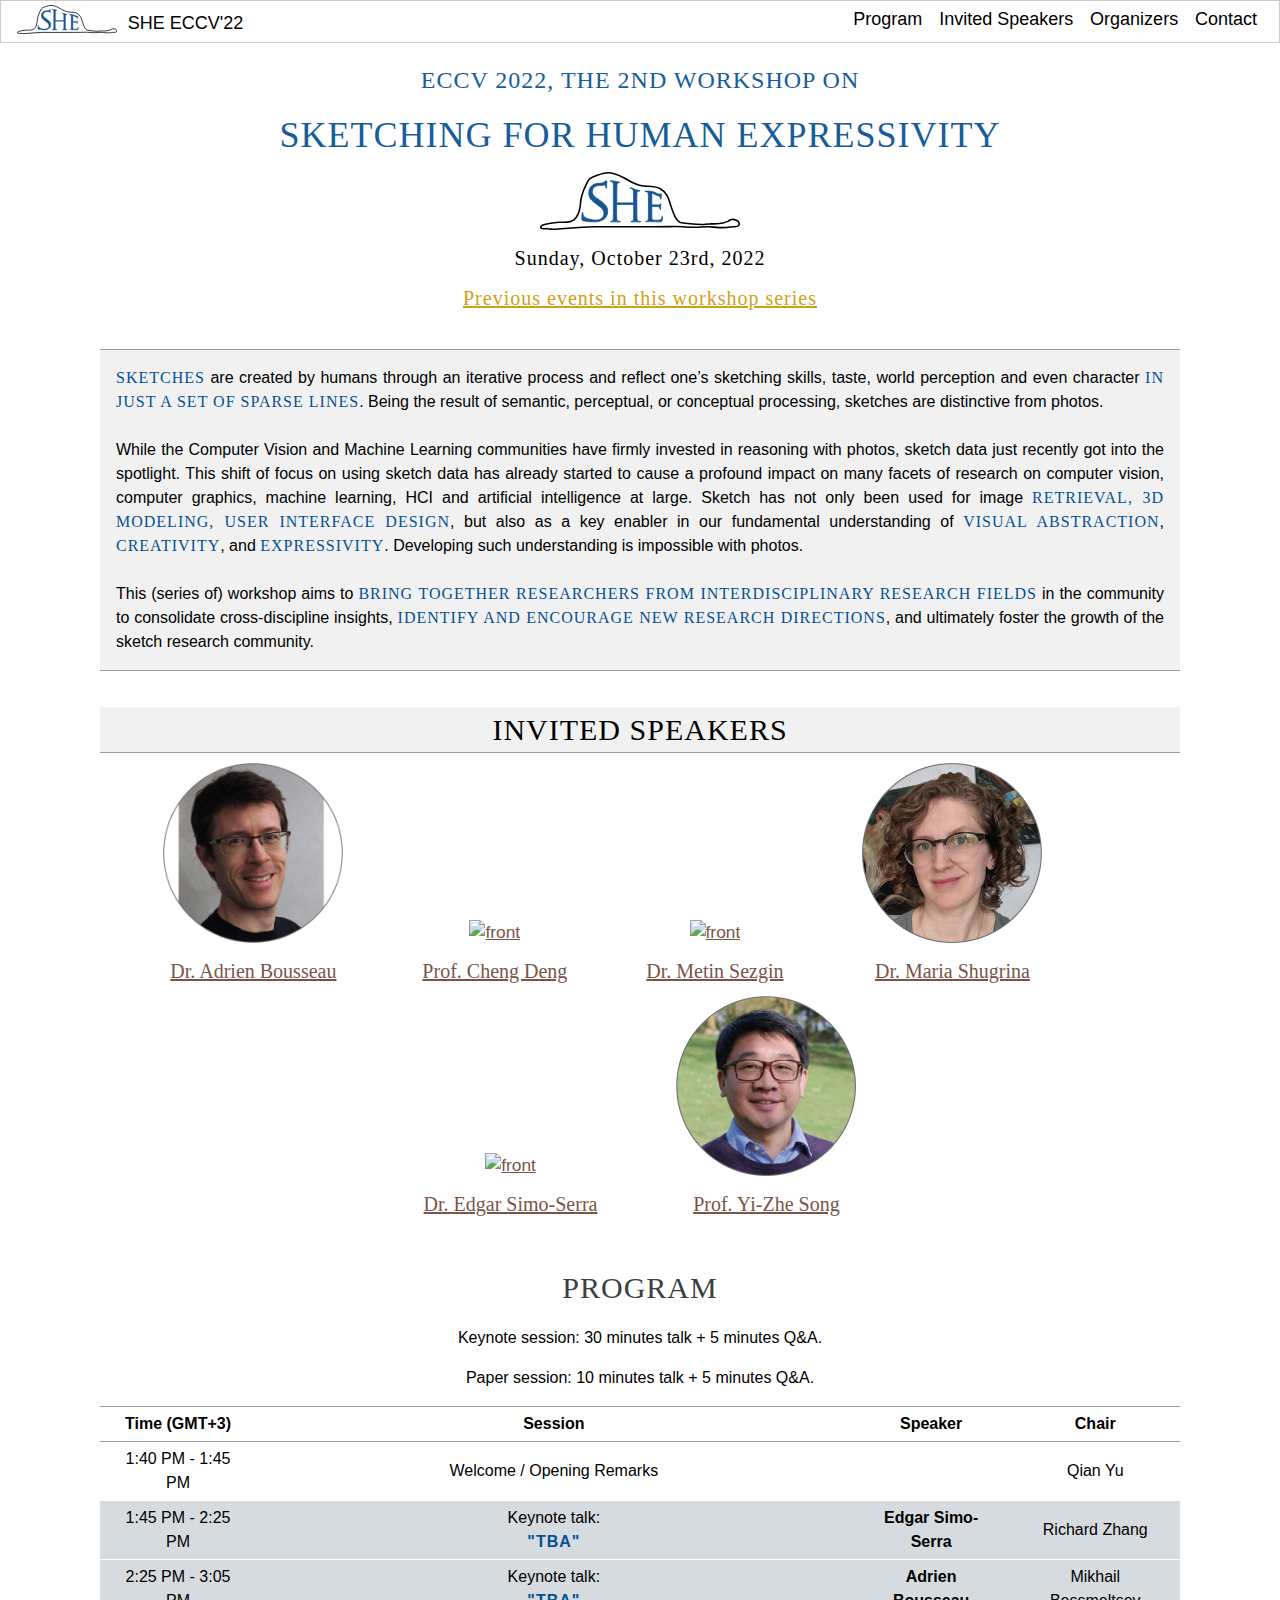
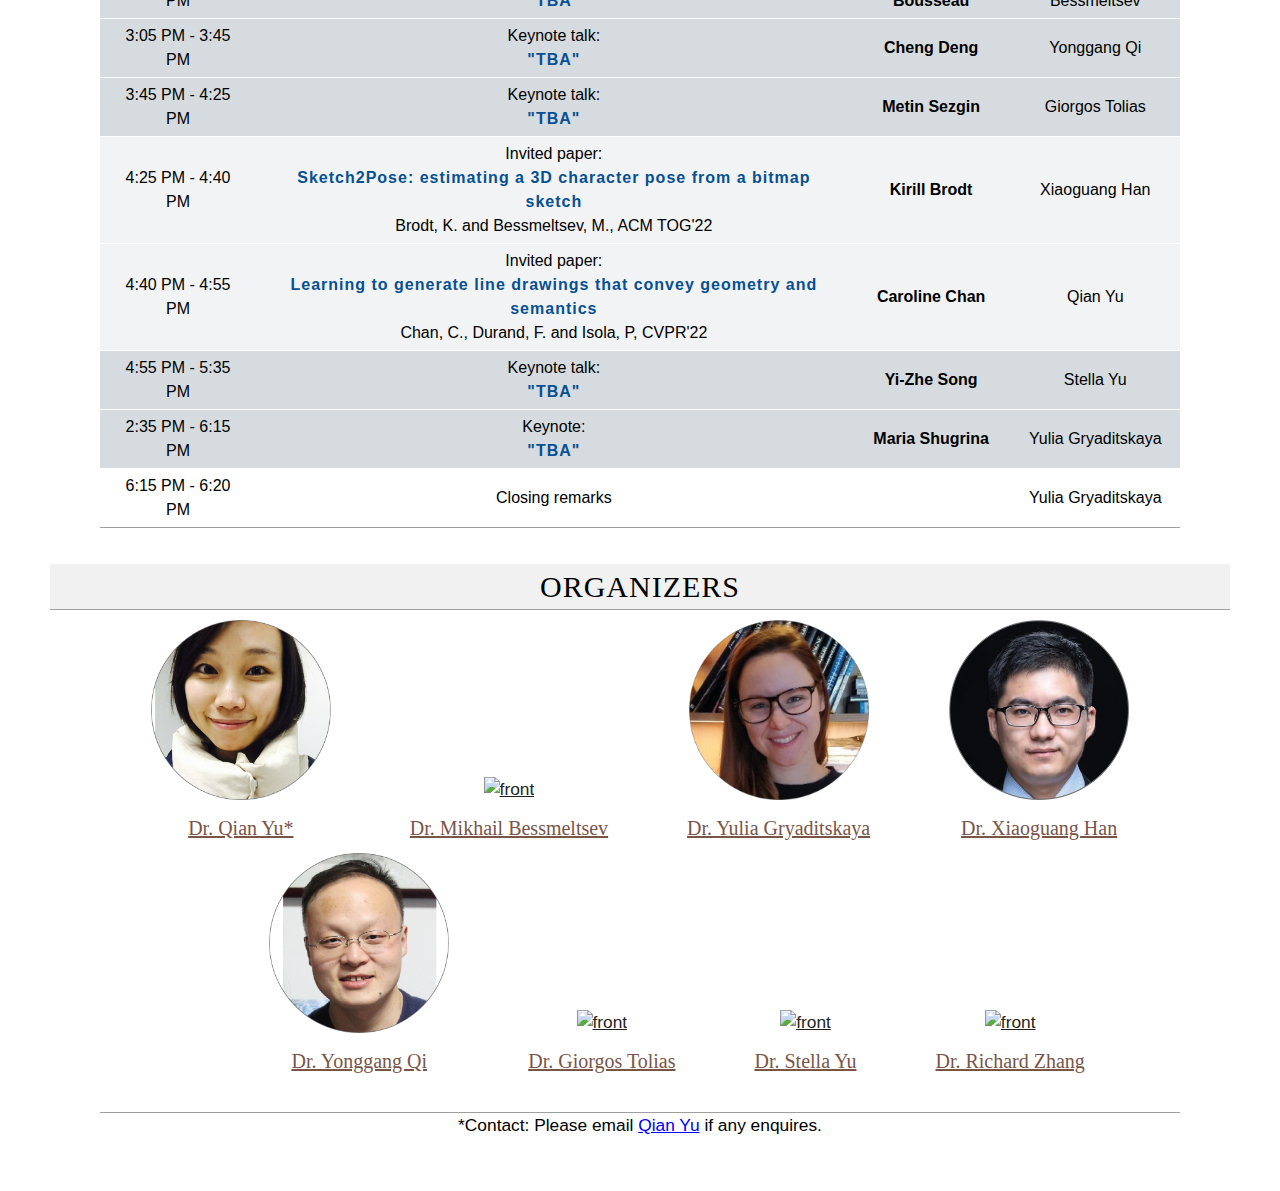
==== index.html @ 76ec12a9 "update" ====
<!DOCTYPE html>
<html prefix="og: http://ogp.me/ns#" lang="en">

<head>
    <meta http-equiv="Content-Type" content="text/html; charset=UTF-8">
	<meta property="og:image" content="SHE_logo.png">
	<meta property="og:image:secure_url" content="SHE_logo.png">
	
    <title>SKETCHING FOR HUMAN EXPRESSIVITY</title>
    <link rel="stylesheet" href="w3.css">
	<link rel="stylesheet" href="bio.css">
	<link rel="icon" href="SHE_logo_v3.svg">
	<link rel="image_src" href="SHE_logo.png">
    <style>
        body {
            font-family: "Calibri Light", sans-serif;
			font-size: 13pt;
        }
        h1, h2, h3, h4, h5, h6  {
            font-family: Georgia, serif;
            letter-spacing: 1px;
        }
        span{
            letter-spacing: 1px;
        }
		
		h3.subsection{
			color: #065093;
			margin-top: 30px;
		}
		
		button[name="speaker_btn"]
		{
			background: none;
			border: none;
			padding: 0;			
			text-decoration: underline;
			cursor: pointer;
		}
		
		p {
			font-size: 12pt;
		}
</style>



</head>

<body>
    <!-- Navbar (sit on top) -->
    <div class="w3-top">
      <div class="w3-bar w3-white w3-padding-4 w3-padding-left w3-padding-right w3-card">
        <img src="SHE_logo_v3.svg" alt="front" style="width:100px"/>
        <a href="#Home" style="font-size:18px">
            <button class="w3-bar-item w3-round-large w3-white w3-border-0">SHE ECCV'22</button></a>
        <!-- Right-sided navbar links. Hide them on small screens -->
        <div class="w3-right w3-hide-small">
			<a href="#Program" style="font-size:18px">
				<button class="w3-bar-item w3-round-large w3-white w3-border-0">Program</button></a>
			<a href="#Speakers" style="font-size:18px">
				<button class="w3-bar-item w3-round-large w3-white w3-border-0">Invited Speakers</button></a>
            <a href="#Organizers" style="font-size:18px">
              <button class="w3-bar-item w3-round-large w3-white w3-border-0">Organizers</button></a>		
            <a href="#Contact" style="font-size:18px">
              <button class="w3-bar-item w3-round-large w3-white w3-border-0">Contact</button></a>
        </div>
      </div>
    </div>
    <br id="Home"/>
    <br />
    <div class="w3-container">
        <div class="w3-content" style="max-width:1080px">
            <div class="w3-content w3-center" style="max-width:1080px">
                <h3 style="color:#165D9A">ECCV 2022, THE 2ND WORKSHOP ON</h3>
                <h1 id="title" style="color:#165D9A">SKETCHING FOR HUMAN EXPRESSIVITY</h1>
                <img src="SHE_logo_v3.svg" alt="front" style="width:200px"/>				
                <h4>Sunday, October 23rd, 2022</h4>
            </div>
			
			<div class="w3-content w3-center" style="max-width:1080px">
			<h4 style="color:#d19f15"><a href="./she-iccv21.html">Previous events in this workshop series</a></h4>
			</div>
			
            <br>
            <div class="w3-content w3-justify w3-large w3-light-grey" style="max-width:1080px; color:#231F20">
                <div class="w3-container w3-panel w3-border-top w3-border-bottom w3-border-grey">
                <p>
                    <span style="color:#065093; font-family:Georgia, serif">SKETCHES</span> are created by humans through an iterative process and reflect
                    one’s sketching skills, taste, world perception and even character <span style="color:#065093; font-family:Georgia, serif" >IN JUST A SET OF SPARSE LINES</span>.
                    Being the result of semantic, perceptual, or conceptual processing, sketches are distinctive from photos.
                <br><br>
                    While the Computer Vision and Machine Learning communities have firmly invested in reasoning with
                    photos, sketch data just recently got into the spotlight. This shift of focus on using sketch data has
                    already started to cause a profound impact on many facets of research on computer vision, computer graphics,
                    machine learning, HCI and artificial intelligence at large. Sketch has not only been used for image
                    <span style="color:#065093; font-family:Georgia, serif">RETRIEVAL, 3D MODELING, USER INTERFACE DESIGN</span>, but also as a key enabler
                    in our fundamental understanding of <span style="color:#065093; font-family:Georgia, serif">VISUAL ABSTRACTION</span>,
                    <span style="color:#065093; font-family:Georgia, serif">CREATIVITY</span>, and <span style="color:#065093; font-family:Georgia, serif">EXPRESSIVITY</span>.
                    Developing such understanding is impossible with photos.
                <br><br>
                    This (series of) workshop aims to <span style="color:#065093; font-family:Georgia, serif">BRING TOGETHER RESEARCHERS FROM INTERDISCIPLINARY RESEARCH FIELDS</span>
                    in the community to consolidate cross-discipline insights, <span style="color:#065093; font-family:Georgia, serif">IDENTIFY AND ENCOURAGE NEW RESEARCH DIRECTIONS</span>,
                    and ultimately foster the growth of the sketch research community.
                </p>
                </div>
            </div>
			
			   <br id="Speakers">
            <div class="w3-content w3-center " style="max-width:1080px">
                <h2 class = "w3-light-grey w3-border-bottom w3-border-grey" style="color:#3B3F41">INVITED SPEAKERS</h2>
				<!-- <div> -->
					<!-- Coming soon. -->
				<!-- </div> -->
				
                <div class="w3-content w3-center" style="color:#231F20">
					<div style="max-width:850px; display:inline-block">
                        <a style="color:#795548" href="javascript:onclick=showBioSpeaker('bio_bousseau')"><img src="eccv_speakers/Bousseau.png" alt="front" style="width:180px"/></a>
                        <div style="margin:10px 0"></div>
						<h4><button onclick="showBioSpeaker(this.value)" type="button" name="speaker_btn" value="bio_bousseau" style="color:#795548">Dr. Adrien Bousseau</button></h4>
                    </div>
					&emsp;&emsp;&emsp;&emsp;
					<div style="max-width:850px; display:inline-block">
                        <a style="color:#795548" href="javascript:onclick=showBioSpeaker('bio_deng')"><img src="eccv_speakers/Deng.png" alt="front" style="width:180px"/></a>
                        <div style="margin:10px 0"></div>                        
						<h4><button onclick="showBioSpeaker(this.value)" type="button" name="speaker_btn" value="bio_deng" style="color:#795548">Prof. Cheng Deng</button></h4>
                    </div>
                    &emsp;&emsp;&emsp;&emsp;
					
					<div style="max-width:850px; display:inline-block">
                        <a style="color:#795548" href="javascript:onclick=showBioSpeaker('bio_sezgin')"><img src="eccv_speakers/Sezgin.png" alt="front" style="width:180px"/></a>
                        <div style="margin:10px 0"></div>                  
						<h4><button onclick="showBioSpeaker(this.value)" type="button" name="speaker_btn" value="bio_sezgin" style="color:#795548">Dr. Metin Sezgin</button></h4>

                    </div>
					
                    &emsp;&emsp;&emsp;&emsp;
					<div style="max-width:850px; display:inline-block">
                        <a style="color:#795548" href="javascript:onclick=showBioSpeaker('bio_shugrina')"><img src="eccv_speakers/Shugrina.png" alt="front" style="width:180px"/></a>
                        <div style="margin:10px 0"></div>                        
						<h4><button onclick="showBioSpeaker(this.value)" type="button" name="speaker_btn" value="bio_shugrina" style="color:#795548">Dr. Maria Shugrina</button></h4>
                    </div>
					&emsp;&emsp;&emsp;&emsp;
					<div style="max-width:850px; display:inline-block">
                        <a style="color:#795548" href="javascript:onclick=showBioSpeaker('bio_simo')"><img src="eccv_speakers/Simo-Serra.png" alt="front" style="width:180px"/></a>
                        <div style="margin:10px 0"></div>                        
						<h4><button onclick="showBioSpeaker(this.value)" type="button" name="speaker_btn" value="bio_simo" style="color:#795548">Dr. Edgar Simo-Serra</button></h4>
                    </div>
                  
                    &emsp;&emsp;&emsp;&emsp;
					
                    <div style="max-width:850px; display:inline-block">
                        <a style="color:#795548" href="javascript:onclick=showBioSpeaker('bio_song')"><img src="eccv_speakers/Song.png" alt="front" style="width:180px"/></a>
                        <div style="margin:10px 0"></div>                        
						<h4><button onclick="showBioSpeaker(this.value)" type="button" name="speaker_btn" value="bio_song" style="color:#795548">Prof. Yi-Zhe Song</button></h4>
                    </div>
                </div>
				
				<div class="bio" id="bio_sezgin">
					<p> 
						<a style="color:#795548" href="https://iui.ku.edu.tr/people/">Dr. Metin Sezgin</a>
						graduated summa cum laude with Honors from Syracuse University in 1999. He completed his MS in the Artificial Intelligence Laboratory at Massachusetts Institute of Technology in 2001. He received his PhD in 2006 from Massachusetts Institute of Technology. He subsequently joined the Department of Computer Science at the University of Cambridge as a Postdoctoral Research Associate. Dr. Sezgin is currently an Associate Professor in the College of Engineering at Koç University, Istanbul. His research interests include intelligent human-computer interfaces, multimodal sensor fusion, and HCI applications of machine learning. Dr. Sezgin is particularly interested in applications of these technologies in building speech- and pen-based intelligent interfaces. Dr. Sezgin held visiting posts at Harvard University and Yale University. He is an associate editor of the IEEE Transactions on Affective Computing, and the Computers & Graphics journal. His research has been supported by international and national grants including grants from the European Research Council, and Turk Telekom. He is a recipient of the Career Award of the Scientific and Technological Research Council of Turkey. As a consultant, Dr. Sezgin led technical teams in a diverse range of industries, including automotive, banking, defense, telecom, and retail.
					</p>
				</div>
				
				<div class="bio" id="bio_bousseau">
					<p> 
						<a style="color:#795548" href="http://www-sop.inria.fr/members/Adrien.Bousseau/">Dr. Adrien Bousseau</a> is a researcher at Inria Sophia-Antipolis in the GraphDeco research group. He did his Ph.D. at Inria Rhône-Alpes and his postdoc at UC Berkeley. He also did several internships at Adobe Research. Adrien does research on image creation and manipulation, with a focus on drawings and photographs. Most notably he worked on image stylization, image editing and relighting, vector graphics, and sketch-based modeling. He received one of the three Eurographics 2011 Ph.D. award for his research on expressive image manipulations, and a young researcher award from the French National Research Agency (ANR) for his work on computer-assisted drawing. He received an ERC Starting Grant to work on drawing interpretation for 3D design.l Research Agency (ANR) for his work on computer-assisted drawing. Adrien received an ERC Starting Grant in 2016 to work on drawing interpretation for 3D design. 

					</p>
				</div>
				
				<div class="bio" id="bio_shugrina">
					<p> 
						<a style="color:#795548" href="http://shumash.com/">Dr. Masha Shugrina</a> is a Senior Research Scientist at the NVIDIA Toronto AI Lab, where she manages a group focused on creative applications of AI and efforts to accelerate research. Her key research interest is enabling AI to work in the interactive loop, enhancing rather than replacing creativity. She has pursued her passion for creativity-enhancing applications and robust software engineering in many other settings. She defended her PhD at the University of Toronto, where she investigated the design playful and intelligent creative tools, receiving Canada's Alain Fournier Award for Outstanding Doctoral Dissertation in Computer Graphics and founding colorsandbox.com. Prior to this, she was a Research Engineer at Adobe Research (Cambridge, MA), where she led the Playful Palette project. Before Adobe, Masha got her Master’s from MIT, where she worked on customizable models for 3D printing. Before returning to graphics research, Masha had an established engineering career as a Senior Software Engineer / Tech Lead at Google (NYC and Zurich). She is also an avid oil painter, whenever she can find the time.
					</p>
				</div>
				
				<div class="bio" id="bio_simo">
					<p> 
						<a style="color:#795548" href="https://esslab.jp/~ess/en/">Dr. Edgar Simo-Serra</a>
						is currently an associate professor at Waseda 
						University. He obtained his Industrial Engineering degree from 
						BarcelonaTech in 2011 and his Ph.D. in 2015 from the same university. 
						 From 2015 to 2018 he was at Waseda University as a junior researcher 
						(assistant professor), and during 2018 he was a JST Presto Researcher 
						before rejoining Waseda. 
					</p>
					<p>
						His general research interests are in the 
						intersection of computer vision, computer graphics, and machine learning 
						with applications to large-scale real world problems.

					</p>
				</div>
				
				<div class="bio" id="bio_deng">
					<p> 
						<a style="color:#795548" href="https://scholar.google.co.uk/citations?user=OROjmc8AAAAJ&hl=en&oi=ao">Prof. Cheng Deng</a>
						received the B.Sc., M.Sc., and Ph.D. degrees in signal and information processing from Xidian University, Xi’an, China. He is currently a Full Professor with the School of Electronic Engineering at Xidian University.
					<p>
					</p>
						His research interests include multimodal machine learning, computer vision, and deep learning. He is the author and coauthor of more than 130 scientific articles at top venues, including IEEE T-PAMI, T-NNLS, T-CYB, T-MM, T-SMC, T-IP, ICML, NeurIPS, ICCV, CVPR, IJCAI, and AAAI. He has served as a reviewer or a program committee member to more than 10 leading computer science conferences including ICML, NeurIPS, CVPR, ICCV, KDD, and more than 30 leading international journals including IJCV, IEEE T-PAMI, T-CYB, T-NNLS, T-IP, T-CSVT, T-MM, T-GRS, T-IFS, T-KDD, Information Sciences, Information Fusion, Pattern Recognition, Signal Processing, etc. He is currently serving on the editorial boards of Pattern Recognition, Neurocomputing, and Pattern Recognition Letters, and served ICCV2021 and CVPR2021 as an Area Chair.

					</p>
				</div>
				
				<div class="bio" id="bio_song">
					<p> 
						<a style="color:#795548" href="https://scholar.google.co.uk/citations?user=irZFP_AAAAAJ&hl=en">Prof. Yi-Zhe Song</a> is a Professor of Computer Vision and Machine Learning,
						and Director of SketchX Lab at the Centre for Vision Speech and Signal
						Processing (CVSSP), University of Surrey. He obtained a PhD in 2008 on
						Computer Vision and Machine Learning from the University of Bath, a
						MSc (with Best Dissertation Award) in 2004 from the University of
						Cambridge, and a Bachelor's degree (First Class Honours) in 2003 from
						the University of Bath. He is an Associate Editor of the IEEE
						Transactions on Pattern Analysis and Machine Intelligence (TPAMI), and
						Frontiers in Computer Science – Computer Vision. He served as a
						Program Chair for the British Machine Vision Conference (BMVC) 2021,
						and regularly serves as Area Chair (AC) for flagship computer vision
						and machine learning conferences, most recently at ECCV’22 and
						CVPR'22. He is a Senior Member of IEEE, a Fellow of the Higher
						Education Academy, as well as full member of the EPSRC review college.

					</p>
				</div>
				
			</div>
				

			<br id="Program">
            <div class="w3-content w3-center" style="max-width:1080px">
                <h2 style="color:#3B3F41">PROGRAM</h2>
                <p>
					Keynote session: 30 minutes talk + 5 minutes Q&A.
				</p>
				<p>
					Paper session: 10 minutes talk + 5 minutes Q&A.
				</p>
				
				
				<table class="w3-center w3-border-top  w3-border-grey w3-border-bottom  w3-border-grey" cellpadding="2" cellspacing="0" style=" margin-left: auto;
  margin-right: auto;">					
					<tr class="w3-border-bottom  w3-border-grey">
					<td ><b>Time (GMT+3)</b></td><td><b>Session</b></td></td>
											<td><b>Speaker</b></td><td><b>Chair</b></td>
					</tr>
					<tr class="general w3-border-bottom  w3-border-white">
						<td>1:40 PM - 1:45 PM</td>
						<td style="vertical-align: middle;">Welcome / Opening Remarks</td>											
						<td></td>											
						<td>Qian Yu</td>
					</tr>
					<tr class="keynote  w3-border-bottom  w3-border-white">
						<td>1:45 PM - 2:25 PM</td>
						<td>Keynote talk:  <br> 
						<span class="talk_ttl">	"TBA" </span></td>													
						<td class="speaker">Edgar Simo-Serra</td>
						<td>Richard Zhang</td>
					</tr>
					<tr class="keynote  w3-border-bottom  w3-border-white">
						<td>2:25 PM - 3:05 PM  </td>
						<td>Keynote talk:<br> 
						<span class="talk_ttl">	"TBA" </span></td>													
						<td class="speaker">Adrien Bousseau</td>
						<td>Mikhail Bessmeltsev</td>
					</tr>
					<tr class="keynote  w3-border-bottom  w3-border-white">
						<td>3:05 PM - 3:45 PM  </td>
						<td>Keynote talk:<br> 
						<span class="talk_ttl">	"TBA" </span></td>													
						<td class="speaker">Cheng Deng</td>
						<td>Yonggang Qi</td>
					</tr>					
						<tr class="keynote  w3-border-bottom  w3-border-white">
						<td>3:45 PM - 4:25 PM  </td>
						<td>Keynote talk:<br> 
						<span class="talk_ttl">	"TBA" </span></td>													
						<td class="speaker">Metin Sezgin</td>
						<td>Giorgos Tolias</td>
					</tr>
			
					<tr class="presentation  w3-border-bottom  w3-border-white">
						<td> 4:25 PM - 4:40 PM  </td>
						<td> 	
							Invited paper: <br> 	
							<span class="talk_ttl"> 
								Sketch2Pose: estimating a 3D character pose from a bitmap sketch
							</span> 
							<br>
							Brodt, K. and Bessmeltsev, M., ACM TOG'22
						</td>														
						<td class="speaker">Kirill Brodt</td>						
						<td>Xiaoguang Han</td>
					</tr>
					<tr class="presentation  w3-border-bottom  w3-border-white">
						<td> 4:40 PM - 4:55 PM  </td>
						<td> 
							Invited paper: 	<br> 
							<span class="talk_ttl"> 
								Learning to generate line drawings that convey geometry and semantics
							</span> 
							<br>
							Chan, C., Durand, F. and Isola, P, CVPR'22
						</td>														
						<td class="speaker">Caroline Chan</td>						
						<td>Qian Yu</td>
					</tr>
					<tr class="keynote  w3-border-bottom  w3-border-white">
						<td>4:55 PM - 5:35 PM  </td>
						<td>Keynote talk:<br> 
						<span class="talk_ttl">	"TBA" </span></td>													
						<td class="speaker">Yi-Zhe Song</td>
						<td>Stella Yu</td>
					</tr>
					<tr class="keynote  w3-border-bottom  w3-border-white">
						<td>2:35 PM - 6:15 PM  </td>
						<td>Keynote:  <br> 
						<span class="talk_ttl">	"TBA" </span></td>													
						<td class="speaker">Maria Shugrina</td>
						<td>Yulia Gryaditskaya</td>
					</tr>
					<tr class="general ">
						<td>6:15 PM - 6:20 PM</td>
						<td> Closing remarks</td>
						<td></td>
						<td>Yulia Gryaditskaya</td>
					</tr>
				</table>
            </div>
				
            
			
<!-- 			<br id="Program"> 
            <div class="w3-content w3-center" style="max-width:1080px"> 
            <h2 style="color:#3B3F41">PROGRAM</h2> 
            <p>
					Keynote session: 30 minutes talk + 10 minutes Q&A.
				</p>
				<p>
					Paper session: 12 minutes talk + 8 minutes Q&A. -->
				<!-- </p> -->
				
				<!-- <table class="w3-center w3-border-top  w3-border-grey w3-border-bottom  w3-border-grey" cellpadding="2" cellspacing="0" style="table-layout: fixed; width: auto;">					 -->
					<!-- <tr class="w3-border-bottom  w3-border-grey"> -->
					<!-- <td ><b>Time (EDT Montreal)</b></td><td><b>Session</b></td></td> -->
											<!-- <td><b>Speaker</b><td><b>Video</b></td><td><b>Chair</b></td> -->
					<!-- </tr> -->
					<!-- <tr class="general"> -->
					<!-- <td> 1:00 PM - 1:05 PM </td><td style="vertical-align: middle;">  -->
											<!-- <a href = "https://youtu.be/x7VscfPVLy0" >Welcome / Opening Remarks</a> </td>											 -->
											<!-- <td>Yulia Gryaditskaya</td> -->
											<!-- <td>  <a href = "https://youtu.be/x7VscfPVLy0" ><img  src="video_logos/intro_logo.PNG" style="width:120px"/></a>  </td> -->
											<!-- <td>Yulia Gryaditskaya</td> -->
					<!-- </tr> -->
					<!-- <tr class="keynote"> -->
					<!-- <td> 1:05 PM - 1:45 PM  </td><td>Keynote:  <br>  -->
													<!-- <span class="talk_ttl"> -->
													<!-- <a href = "https://youtu.be/GSfmB4m03Ic"> -->
													<!-- "Data-driven Sketch Interpretation" -->
													<!-- </a> -->
													<!-- </span></td>													 -->
													<!-- <td>Hongbo Fu</td> -->
													<!-- <td>  <a href = "https://youtu.be/GSfmB4m03Ic"><img  src="video_logos/hongbo_fu.PNG" style="width:120px"/></a>  </td> -->
													<!-- <td>Qian Yu</td> -->
					<!-- </tr> -->
					<!-- <tr class="presentation"> -->
					<!-- <td> 1:45 PM - 2:05 PM  </td><td> 	 -->
												<!-- <span class="talk_ttl"> -->
												<!-- <a href = "https://youtu.be/7VGa6kQbIGI"> -->
												<!-- "SketchBird: Learning to Generate Bird Sketches from Text" -->
												<!-- </a> -->
												<!-- </span> <br> -->
												<!-- Shaozu Yuan, Aijun Dai, Zhiling Yan, Zehua Guo, Ruixue Liu, Meng Chen -->
														<!-- </td>														 -->
														<!-- <td>Meng Chen</td> -->
														<!-- <td>  <a href = "https://youtu.be/7VGa6kQbIGI"><img  src="video_logos/meng_chen.PNG" style="width:120px"/></a>  </td> -->
														<!-- <td>Yulia Gryaditskaya</td> -->
					<!-- </tr> -->
					<!-- <tr style="break"> -->
					<!-- <td> 2:05 PM - 2:15 PM </td><td>Break</td><td></td><td></td><td></td> -->
					<!-- </tr> -->
					
				
					<!-- <tr class="keynote"> -->
					<!-- <td> 2:15 PM - 2:55 PM  </td><td> -->
											<!-- Keynote:  <br> -->
											<!-- <span class="talk_ttl"><a href = "https://youtu.be/sklrma28Y4A">"Parsing and Processing Artist-Drawn Imagery"</a></span> -->
											<!-- </td> -->
											<!-- <td>Alla Sheffer</td> -->
											<!-- <td>  <a href = "https://youtu.be/sklrma28Y4A" ><img  src="video_logos/alla_sheffer.PNG" style="width:120px"/></a>  </td>											 -->
											<!-- <td>Adrien Bousseau</td> -->
					<!-- </tr> -->
					<!-- <tr class="presentation"> -->
					<!-- <td> 2:55 PM - 3:15 PM  </td><td> -->
												<!-- <span class="talk_ttl"><a href = "https://youtu.be/BVHkVvsRYfA">"SketchyDepth: from Scene Sketches to RGB-D Images"</a></span>	<br>											 -->
												<!-- Gianluca Berardi, Samuele Salti, Luigi Di Stefano  -->
											<!-- </td><td>Gianluca Berardi</td> -->
											<!-- <td>  <a href = "https://youtu.be/BVHkVvsRYfA"><img  src="video_logos/Gianluca_Berardi.PNG" style="width:120px"/></a>  </td>																						 -->
											<!-- <td>Qian Yu</td> -->
					<!-- </tr> -->
					<!-- <tr style="break"> -->
					<!-- <td> 3:15 PM - 3:25 PM </td><td>Break</td><td></td><td></td><td> </td> -->
					<!-- </tr> -->
					
					<!-- <tr class="keynote"> -->
					<!-- <td> 3:25 PM - 4:05 PM  </td><td>Keynote:<br> -->
											<!-- <span class="talk_ttl"> <a href = "https://youtu.be/s21tYPloQ30" >"Why Do Line Drawings Work?"</a><i/> -->
											<!-- </td><td>Aaron Hertzmann</td> -->
											<!-- <td>  <a href = "https://youtu.be/s21tYPloQ30" ><img  src="video_logos/Aaron_Hertzmann.PNG" style="width:120px"/></a>  </td>																						 -->
											<!-- <td>Niloy Mitra</td> -->
					<!-- </tr> -->
					<!-- <tr class="presentation"> -->
					<!-- <td> 4:05 PM - 4:25 PM  </td><td>  -->
												<!-- <span class="talk_ttl">  -->
												<!-- <a href = "https://youtu.be/5gs5mK0ipZc" > -->
												<!-- "Scene Designer: a Unified Model for Scene Search and Synthesis from Sketch"</a></span> <br>											 -->
												<!-- Leo Sampaio Ferraz Ribeiro,  -->
												<!-- Tu Bui,  -->
												<!-- John Collomosse, -->
												<!-- Moacir Ponti  -->
											<!-- </td><td>Leo Sampaio Ferraz Ribeiro</td> -->
											<!-- <td>  <a href = "https://youtu.be/5gs5mK0ipZc" ><img  src="video_logos/Leo_Ribeiro.PNG" style="width:120px"/></a>  </td>																						 -->
											<!-- <td>Yonggang Qi</td> -->
					<!-- </tr> -->
					<!-- <tr style="break"> -->
					<!-- <td> 4:25 PM - 4:35 PM </td><td>Break</td><td> </td><td> </td><td> </td> -->
					<!-- </tr> -->
					
			
					<!-- <tr class="keynote"> -->
					<!-- <td> 4:35 PM - 5:15 PM </td><td> Keynote: <br> -->
													<!-- <span class="talk_ttl"><a href = "https://youtu.be/0O-V282W8V4" >"Collaborative Sketching"</a></span> -->
											<!-- </td><td>Devi Parikh</td> -->
											<!-- <td>  <a href = "https://youtu.be/0O-V282W8V4" ><img  src="video_logos/Devi_Parikh.PNG" style="width:120px"/></a>  </td>	 -->
											<!-- <td>Sven Dickinson</td> -->
					<!-- </tr> -->
					<!-- <tr class="presentation"> -->
					<!-- <td> 5:15 PM - 5:35 PM  </td><td> -->
											<!-- <span class="talk_ttl">"Supporting Reference Imagery for Digital Drawing"</span> <br> -->
											<!-- <b>Best paper award!</b> -->
											<!-- <br> -->
											<!-- Josh Holinaty, Alec Jacobson, Fanny Chevalier -->
											<!-- </td><td>Josh Holinaty</td> -->
											<!-- <td>  <a href = "" ><img  src="video_logos/Josh_Holinaty-01.PNG" style="width:120px"/></a>  </td>	 -->
											<!-- <td>Yulia Gryaditskaya</td> -->
					<!-- </tr> -->
					<!-- <tr class="general"> -->
					<!-- <td> 5:35 PM - 6:00 PM  </td><td> Panel discussion / Best paper award </td><td></td><td></td><td>Yulia Gryaditskaya</td> -->
					<!-- </tr> -->
					
				
				<!-- </table> -->
            <!-- </div> -->
			
			
         

            </div>
            <br id="Organizers">
            <div class="w3-content w3-center " style="max-width:1180px">
                <h2 class = "w3-light-grey w3-border-bottom w3-border-grey" style="color:#3B3F41">ORGANIZERS</h2>
				<!-- <div> -->
					<!-- Coming soon. -->
				<!-- </div> -->
                <div class="w3-content w3-center" style="color:#231F20">
                    
					<div style="max-width:850px; display:inline-block">
                        <a href="javascript:onclick=showBioOrganizer('bio_qian')"><img src="image/Organizer_2.png" alt="front" style="width:180px"/></a>
                        <div style="margin:10px 0"></div>
                    
						<h4><button onclick="showBioOrganizer(this.value)" type="button" name="speaker_btn" value="bio_qian" style="color:#795548">Dr. Qian Yu*</button></h4>						
                    </div>
					&emsp;&emsp;&emsp;&emsp;
					<div style="max-width:850px; display:inline-block">
                        <a href="javascript:onclick=showBioOrganizer('bio_bessmeltsev')"><img src="eccv_organizers/Bessmeltsev.png" alt="front" style="width:180px"/></a>
                        <div style="margin:10px 0"></div>
                    
						<h4><button onclick="showBioOrganizer(this.value)" type="button" name="speaker_btn" value="bio_bessmeltsev" style="color:#795548">Dr. Mikhail Bessmeltsev</button></h4>						
                    </div>
                    
                    &emsp;&emsp;&emsp;&emsp;
                    <div style="max-width:850px; display:inline-block">
                        <a href="javascript:onclick=showBioOrganizer('bio_yulia')"><img src="eccv_organizers/Gryaditskaya.png" alt="front" style="width:180px"/></a>
                        <div style="margin:10px 0"></div>
						<h4><button onclick="showBioOrganizer(this.value)" type="button" name="speaker_btn" value="bio_yulia" style="color:#795548">Dr. Yulia Gryaditskaya</button></h4>						
                    </div>
					&emsp;&emsp;&emsp;&emsp;
                    
                    <div style="max-width:850px; display:inline-block">
                        <a href="javascript:onclick=showBioOrganizer('bio_han')"><img src="eccv_organizers/Han.png" alt="front" style="width:180px "  /></a>
                        <div style="margin:10px 0"></div>
                      
						<h4><button onclick="showBioOrganizer(this.value)" type="button" name="speaker_btn" value="bio_han" style="color:#795548">Dr. Xiaoguang Han</button></h4>						
                    </div>
                    &emsp;&emsp;&emsp;&emsp;
                    <div style="max-width:850px; display:inline-block">
                        <a href="javascript:onclick=showBioOrganizer('bio_yonggang')"><img src="image/Organizer_3.png" alt="front" style="width:180px"/></a>
                        <div style="margin:10px 0"></div>
                    
						<h4><button onclick="showBioOrganizer(this.value)" type="button" name="speaker_btn" value="bio_yonggang" style="color:#795548">Dr. Yonggang Qi</button></h4>						
                    </div>
						&emsp;&emsp;&emsp;&emsp;
                <!-- <div class="w3-content w3-center" style="max-width:850px; color:#231F20"> -->
                    <div style="max-width:850px; display:inline-block">
                        <a href="javascript:onclick=showBioOrganizer('bio_tolias')"><img src="eccv_organizers/Tolias.png" alt="front" style="width:180px"/></a>
                        <div style="margin:10px 0"></div>
                    
						<h4><button onclick="showBioOrganizer(this.value)" type="button" name="speaker_btn" value="bio_tolias" style="color:#795548">Dr. Giorgos Tolias</button></h4>						
                    </div>
                    &emsp;&emsp;&emsp;&emsp;
                    <div style="max-width:850px; display:inline-block">
                        <a href="javascript:onclick=showBioOrganizer('bio_yu')"><img src="eccv_organizers/YuS.png" alt="front" style="width:180px"/></a>
                        <div style="margin:10px 0"></div>
                    
						<h4><button onclick="showBioOrganizer(this.value)" type="button" name="speaker_btn" value="bio_yu" style="color:#795548">Dr. Stella Yu</button></h4>						
                    </div>
					&emsp;&emsp;&emsp;&emsp;
                    <div style="max-width:850px; display:inline-block">
                        <a href="javascript:onclick=showBioOrganizer('bio_r_zhang')"><img src="eccv_organizers/Richard_Zhang.png" alt="front" style="width:180px"/></a>
                        <div style="margin:10px 0"></div>
                    
						<h4><button onclick="showBioOrganizer(this.value)" type="button" name="speaker_btn" value="bio_r_zhang" style="color:#795548">Dr. Richard Zhang</button></h4>						
                    </div>
                <!-- </div> -->
				
                    
                </div>
				
				<div class="bio" id="bio_yulia">
					<p> 
						<a href="https://yulia.gryaditskaya.com/">Dr. Yulia Gryaditskaya</a> is an Assistant Professor (Lecturer) in Artificial Intelligence at Surrey Institute for People-Centred AI and CVSSP, UK. Prior to that, she was a Senior Research Fellow (2020-2022) in Computer Vision and Machine Learning at the Centre for Vision Speech and Signal Processing (CVSSP), in the SketchX group, led by Prof. Yi-Zhe Song. Before joining CVSSP, she was a postdoctoral researcher (2017-2020) at Inria, GraphDeco, under the guidance of Dr. Adrien Bousseau. She had the opportunity to visit MIT and collaborate with Prof. Fredo Durand, MIT, CSAIL, and Prof. Alla Sheffer, UBC, British Columbia. She received her Ph.D. (2012-2016) from MPI Informatik, Germany, advised by Prof. Karol Myszkowski and Prof. Hans-Peter Seidel. While working on her Ph.D. (in 2014), she did a research internship in the Color and HDR group in Technicolor R&D, Rennes, France, under the guidance of Dr. Erik Reinhard. She received a degree (2007-2012) in Applied Mathematics and Computer Science with a specialization in Operation Research and System Analysis from Lomonosov Moscow State University, Russia.  
					</p>
					<p>
						Yulia's research is on how AI can be used to facilitate creative process and help boost human creativity and expressivity in the context of sketching and 3D modeling. 
					</p>
				</div>
				
				<div class="bio" id="bio_qian">
					<p> 
						<a href="https://yuqian1023.github.io//">Dr. Qian Yu</a> is an associate professor at Beihang University. Before joining Beihang, she was a postdoctoral research fellow at UC Berkeley / ICSI, 2018-2019, working with Dr. Stella Yu. She received her Ph.D. degree from the Queen Mary University of London in 2018, advised by Dr. Yi-Zhe Song and Prof. Tao Xiang. Her research is on computer vision and deep learning, focusing on human sketch understanding, including synthesis, recognition, and related applications.
					</p>
					
					<p>
						Qian has published her work on sketch understanding at top computer vision journals and conferences, such as IJCV, CVPR, ICCV, and ECCV. Her work on sketch recognition, ‘Sketch-a-Net that Beats Humans’, was awarded as the ‘Best Scientific Paper’ at BMVC 2015.
					</p> 
				</div>
				
				<div class="bio" id="bio_yonggang">
					<p> 
						<a href="https://qugank.github.io/">Dr. Yonggang Qi</a> is an assistant professor (lecturer) at Beijing University of Posts and Telecommunications (BUPT), Beijing, China. He received his PhD degree in Signal Processing at BUPT in 2015. From 2019 to 2020, he was a visiting scholar at SketchX Lab at the Centre for Vision Speech and Signal Processing (CVSSP) in University of Surrey. He also worked as a guest PhD at Aalborg University in Denmark in 2013 and a visiting researcher at Sun Yat-sen University in China in 2014. His research interests include perceptual grouping, and sketch-based vision tasks such as sketch-based image retrieval (SBIR), sketch recognition, sketch generation and language-based sketch understanding.
					</p>
					<p>
						His research interests include perceptual grouping and sketchbased vision tasks, and he has published over 10 sketch papers, including at CVPR, ICCV, TIP, TCSVT etc.
					</p>
				</div>
				
				<div class="bio" id="bio_yu">
					<p> 
						<a href="https://www1.icsi.berkeley.edu/~stellayu/">Dr. Stella Yu</a>
						is the Director of Vision Group at the International Computer Science Institute, a Senior Fellow at the Berkeley Institute for Data Science, and on the faculty of Computer Science, Vision Science, Cognitive and Brain Sciences at UC Berkeley.
					</p>
					<p> 
						Dr. Yu is interested not only in understanding visual perception from multiple perspectives, but also in using computer vision and machine learning to automate and exceed human expertise in practical applications.
					</p>
				</div>
				
				<div class="bio" id="bio_tolias">
					<p> 
						<a href="https://cmp.felk.cvut.cz/~toliageo/">Dr. Giorgos Tolias</a> is an Assistant Professor at CTU in Prague and is leading
a team within the Visual Recognition Group. Previously, he was a post-doc at Inria, Rennes. His work got the Best Science Paper Award - Honorable Mention at BMVC 2017 and has served as an AC for ECCV 2020. He co-organized workshops on Visual Instance-Level Recognition at prior major computer vision conferences such as CVPR, ECCV, and ICCV.
					</p>
					
					<p> 
						Giorgos’s research interests include sketch recognition on which he has published at CVPR’17, ECCV’18, and IVC’18.
					</p>
				</div>
				
				<div class="bio" id="bio_bessmeltsev">
					<p> 
						<a href="http://www-labs.iro.umontreal.ca/~bmpix/">Dr. Mikhail Bessmeltsev</a>
						is an Assistant Professor at Universite de Montreal, Quebec Canada. He did his postdoc at MIT (CSAIL) with Justin Solomon in Cambridge, MA. Before, he completed his Ph.D. in Computer Science at the University of British Columbia (Vancouver, Canada). Before that (2004-2010) he did his Bachelor’s and Master’s at Mechanics & Mathematics Department of Novosibirsk State University (Akademgorodok, Novosibirsk, Russia).
					</p>
					<p>
						Sketching lies at the center of his interests, with a focus on sketch-based modeling and beautification. His work on sketching is regularly published at ACM TOG, CGF, and ICLR.
					</p>
				</div>
				
				<div class="bio" id="bio_han">
					<p> 
						<a href="https://mypage.cuhk.edu.cn/academics/hanxiaoguang/">Dr. Xiaoguang Han</a>
						is an Assistant Professor, a presidential young fellow at the Chinese University of Hong Kong, Shenzhen, and a research scientist at Shenzhen Institute of Big Data. He obtained a Ph.D. degree in computer science from The University of Hong Kong in 2017. His papers were selected as best paper finalists of CVPR 2019 and paper award nominees of CVPR 2020.
					</p>
					<p> 
						His work on deep sketch-based 3D modeling and sketch-based
						image synthesis is published at top graphics conference and journals, such as
						ACM TOG and Pacific Graphics, and top UI conference UIST.
					</p> 
				</div>
				
					<div class="bio" id="bio_r_zhang">
					<p> 
						<a href="http://richzhang.github.io/">Dr. Richard Zhang</a> is a Senior Research Scientist at Adobe Research, with interests in computer vision, deep learning, machine learning, and graphics. He obtained his PhD in EECS, advised by Professor Alexei A. Efros, at UC Berkeley in 2018. He graduated summa cum laude with BS and MEng degrees from Cornell University in ECE. He is a recipient of the 2017 Adobe Research Fellowship.
					</p>
					
				</div>

				
            </div>
            




            <br id="Contact" >
				<div class="w3-border-top  w3-border-grey w3-content w3-center" style="max-width:1080px">
					*Contact: Please email <font color="blue"> <a href="mailto:qianyu@buaa.edu.cn">Qian Yu<a> </font> if any enquires.
				</div>
            <br />
            <br />
        </div>
    </div>




	<script>
		function showBioSpeaker(val) {	
			
			var content = document.getElementById(val);
			if (content.style.display === "block") {
				content.style.display = "none";
			} else {
				document.getElementById("bio_sezgin").style.display = "none"
				document.getElementById("bio_bousseau").style.display = "none"
				document.getElementById("bio_shugrina").style.display = "none"
				document.getElementById("bio_simo").style.display = "none"
				document.getElementById("bio_deng").style.display = "none"
				document.getElementById("bio_song").style.display = "none"
				
				content.style.display = "block";				
			}
		}
		
		
		function showBioOrganizer(val) {	
			
			var content = document.getElementById(val);
			if (content.style.display === "block") {
				content.style.display = "none";
			} else {
				document.getElementById("bio_yulia").style.display = "none"
				document.getElementById("bio_qian").style.display = "none"
				document.getElementById("bio_yonggang").style.display = "none"
				document.getElementById("bio_yu").style.display = "none"
				document.getElementById("bio_tolias").style.display = "none"
				document.getElementById("bio_bessmeltsev").style.display = "none"
				document.getElementById("bio_han").style.display = "none"
				
				content.style.display = "block";				
			}
		}
		
	</script>


</body>

</html>
---- bio.css ----
.bio {
  padding: 0 18px;
  display: none;
  overflow: hidden;
  background-color: #f5f5f5;
  text-align: justify;
} 

tr.keynote {
	background-color: #D6DBDF;
}

tr.presentation {
	background-color: #F2F3F4  ;
}

th, td {
  padding: 5px;
  padding-left: 15px;
  padding-right: 15px;
  font-size: 12pt;
}

.talk_ttl {
	color:#065093;
	font-weight: 600;
}


td.speaker {
	font-weight: bold;
}
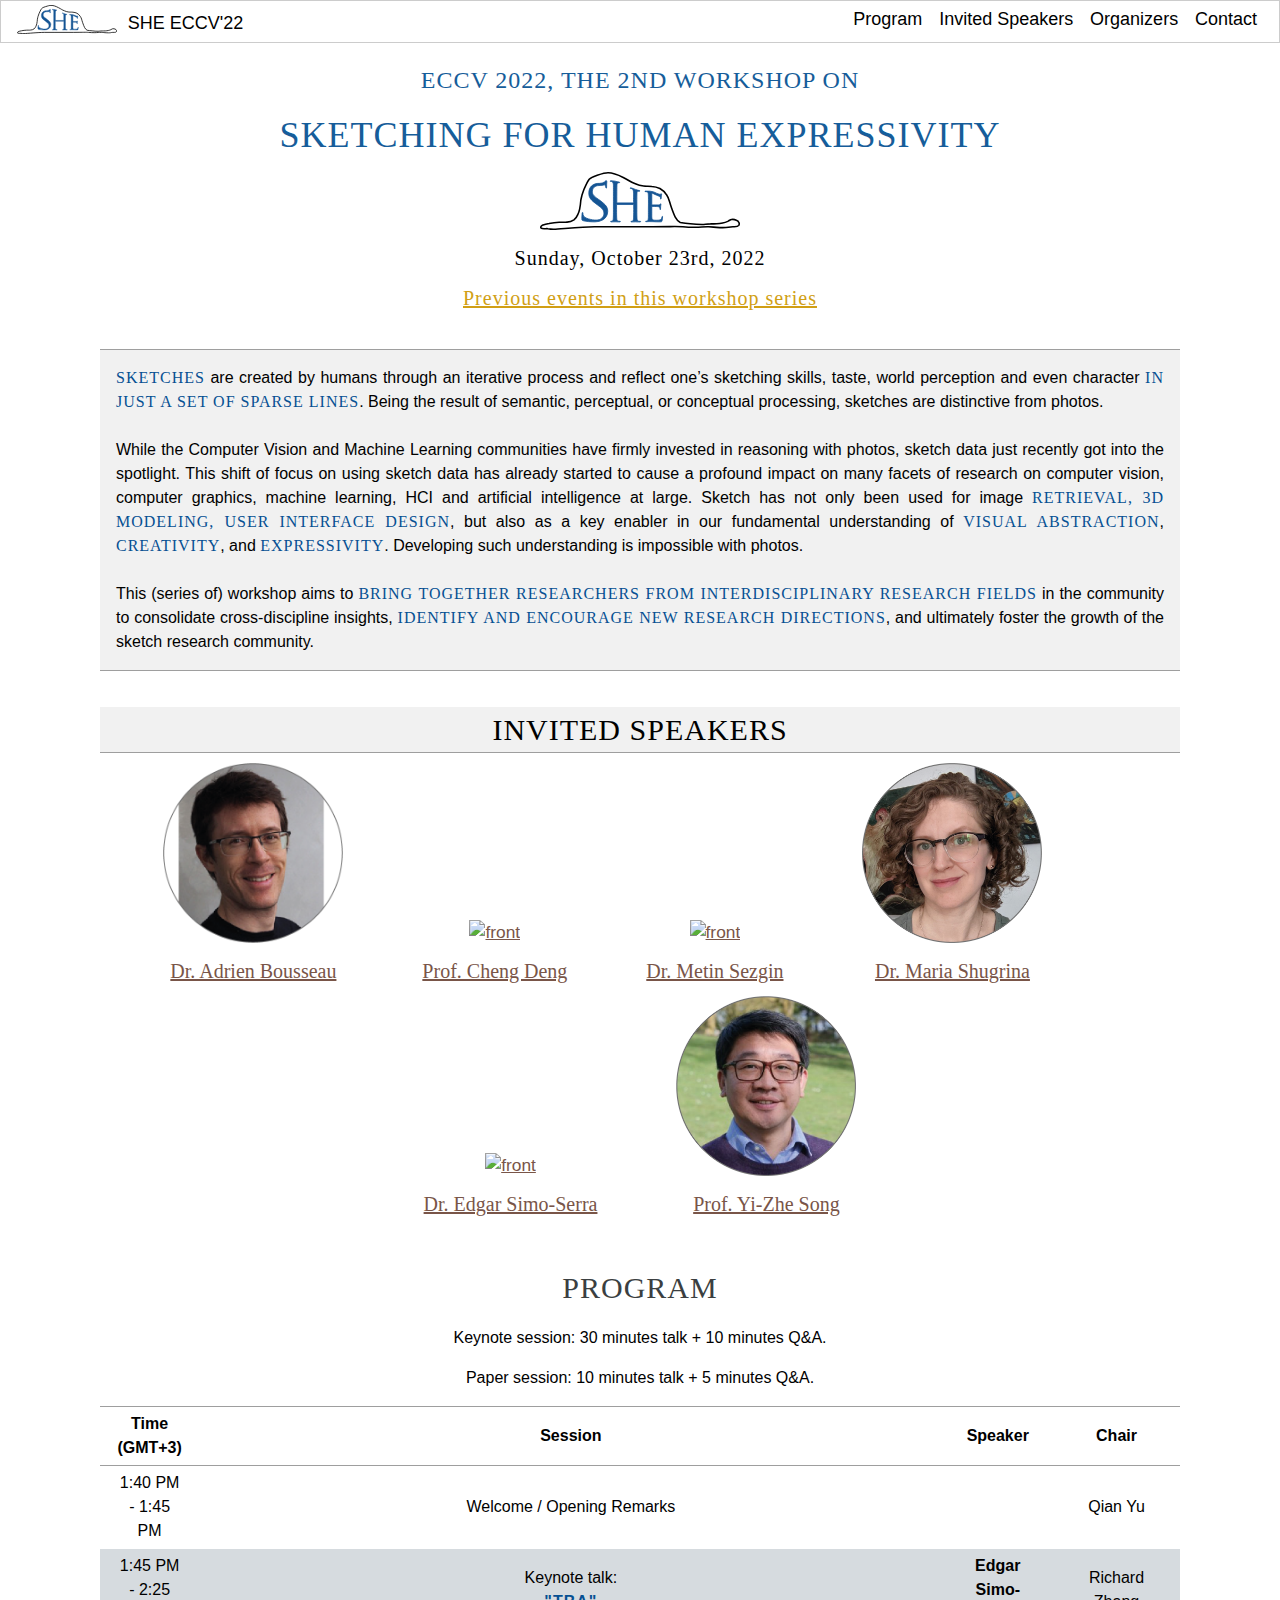
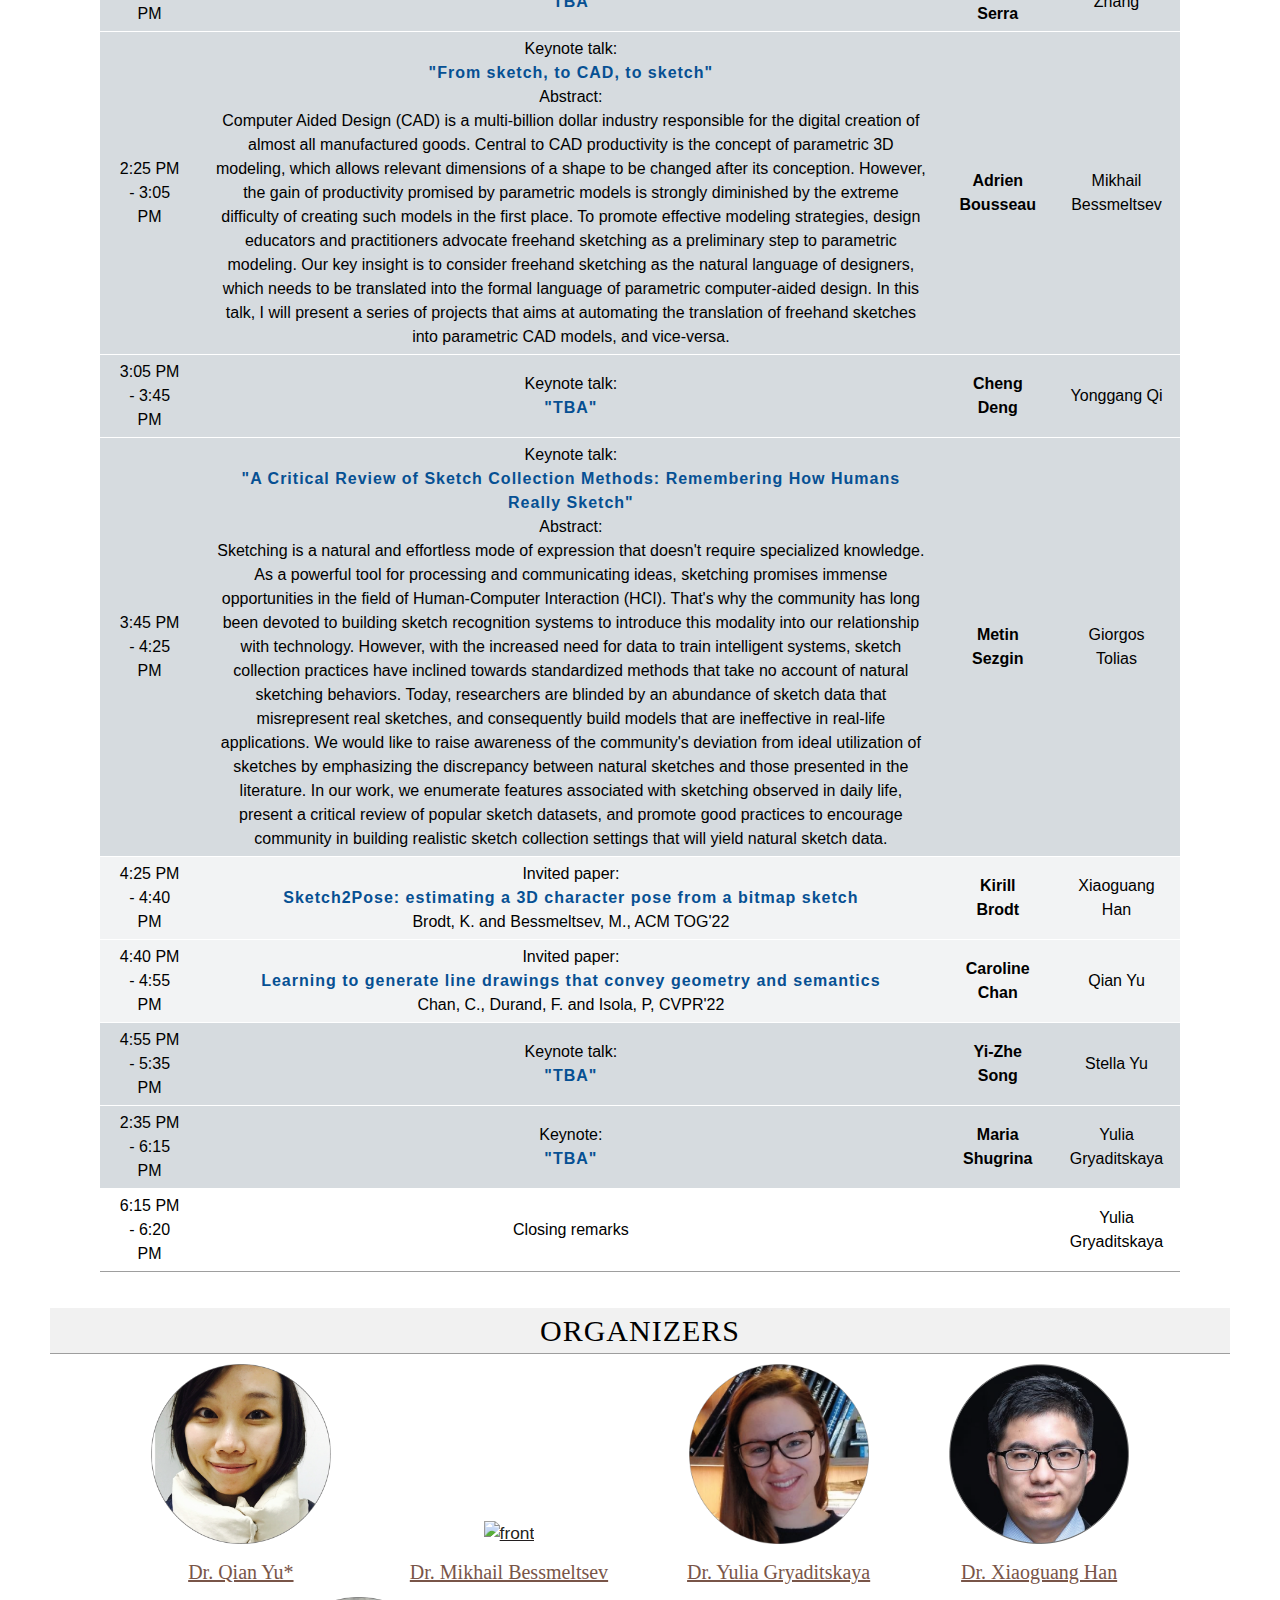
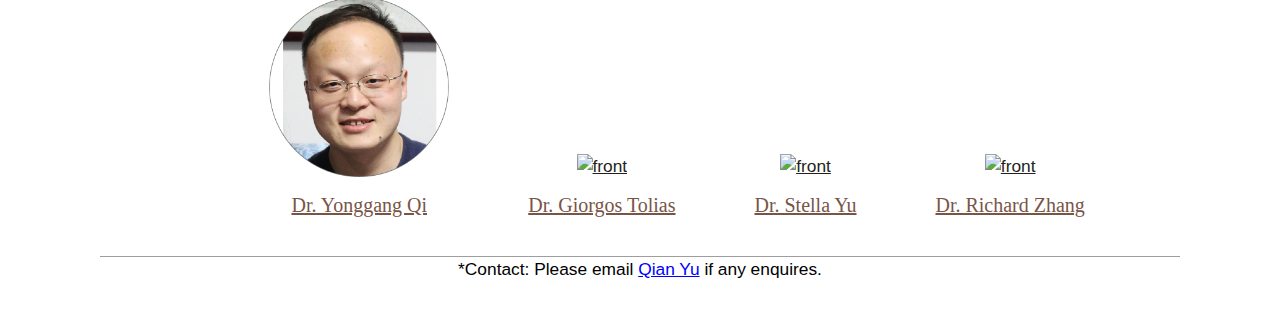
==== commit bb065cf6: "adding details" ====
--- a/index.html
+++ b/index.html
@@ -232,7 +232,7 @@
             <div class="w3-content w3-center" style="max-width:1080px">
                 <h2 style="color:#3B3F41">PROGRAM</h2>
                 <p>
-					Keynote session: 30 minutes talk + 5 minutes Q&A.
+					Keynote session: 30 minutes talk + 10 minutes Q&A.
 				</p>
 				<p>
 					Paper session: 10 minutes talk + 5 minutes Q&A.
@@ -260,8 +260,17 @@
 					</tr>
 					<tr class="keynote  w3-border-bottom  w3-border-white">
 						<td>2:25 PM - 3:05 PM  </td>
-						<td>Keynote talk:<br> 
-						<span class="talk_ttl">	"TBA" </span></td>													
+						<td>
+							Keynote talk:<br> 
+							<span class="talk_ttl">	"From sketch, to CAD, to sketch" </span>
+							<br> 
+							Abstract:
+							<br> 
+							<div class="abstract"> 
+							Computer Aided Design (CAD) is a multi-billion dollar industry responsible for the digital creation of almost all manufactured goods. Central to CAD productivity is the concept of parametric 3D modeling, which allows relevant dimensions of a shape to be changed after its conception. However, the gain of productivity promised by parametric models is strongly diminished by the extreme difficulty of creating such models in the first place. To promote effective modeling strategies, design educators and practitioners advocate freehand sketching as a preliminary step to parametric modeling. Our key insight is to consider freehand sketching as the natural language of designers, which needs to be translated into the formal language of parametric computer-aided design. In this talk, I will present a series of projects that aims at automating the translation of freehand sketches into parametric CAD models, and vice-versa.
+							</div>
+						</td>													
+						
 						<td class="speaker">Adrien Bousseau</td>
 						<td>Mikhail Bessmeltsev</td>
 					</tr>
@@ -274,8 +283,19 @@
 					</tr>					
 						<tr class="keynote  w3-border-bottom  w3-border-white">
 						<td>3:45 PM - 4:25 PM  </td>
-						<td>Keynote talk:<br> 
-						<span class="talk_ttl">	"TBA" </span></td>													
+						
+						<td>
+							Keynote talk:
+							<br> 
+							<span class="talk_ttl">	"A Critical Review of Sketch Collection Methods: Remembering How Humans Really Sketch" </span>
+							<br> 
+							Abstract:
+							<br> 
+							<div class="abstract"> 
+							Sketching is a natural and effortless mode of expression that doesn't require specialized knowledge. As a powerful tool for processing and communicating ideas, sketching promises immense opportunities in the field of Human-Computer Interaction (HCI). That's why the community has long been devoted to building sketch recognition systems to introduce this modality into our relationship with technology. However, with the increased need for data to train intelligent systems, sketch collection practices have inclined towards standardized methods that take no account of natural sketching behaviors. Today, researchers are blinded by an abundance of sketch data that misrepresent real sketches, and consequently build models that are ineffective in real-life applications. We would like to raise awareness of the community's deviation from ideal utilization of sketches by emphasizing the discrepancy between natural sketches and those presented in the literature. In our work, we enumerate features associated with sketching observed in daily life, present a critical review of popular sketch datasets, and promote good practices to encourage community in building realistic sketch collection settings that will yield natural sketch data.
+							</div>
+						</td>								
+						
 						<td class="speaker">Metin Sezgin</td>
 						<td>Giorgos Tolias</td>
 					</tr>
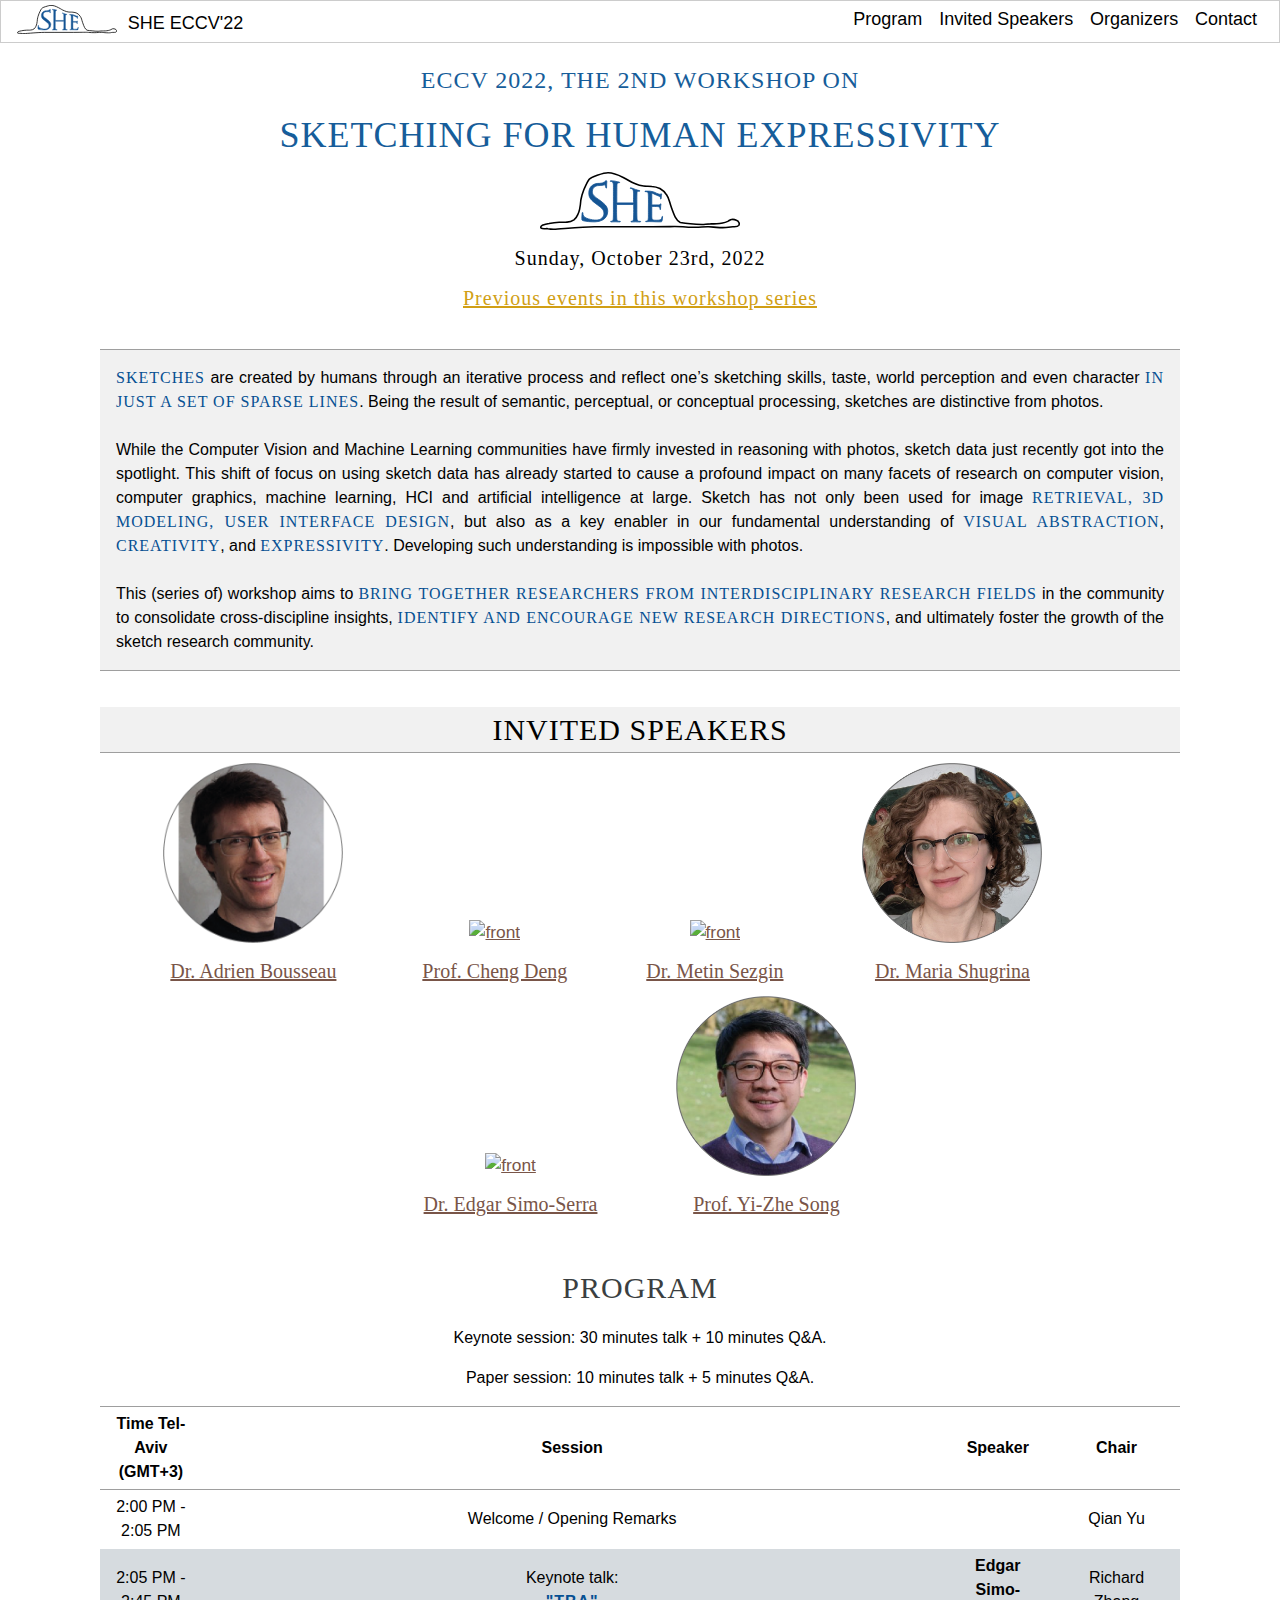
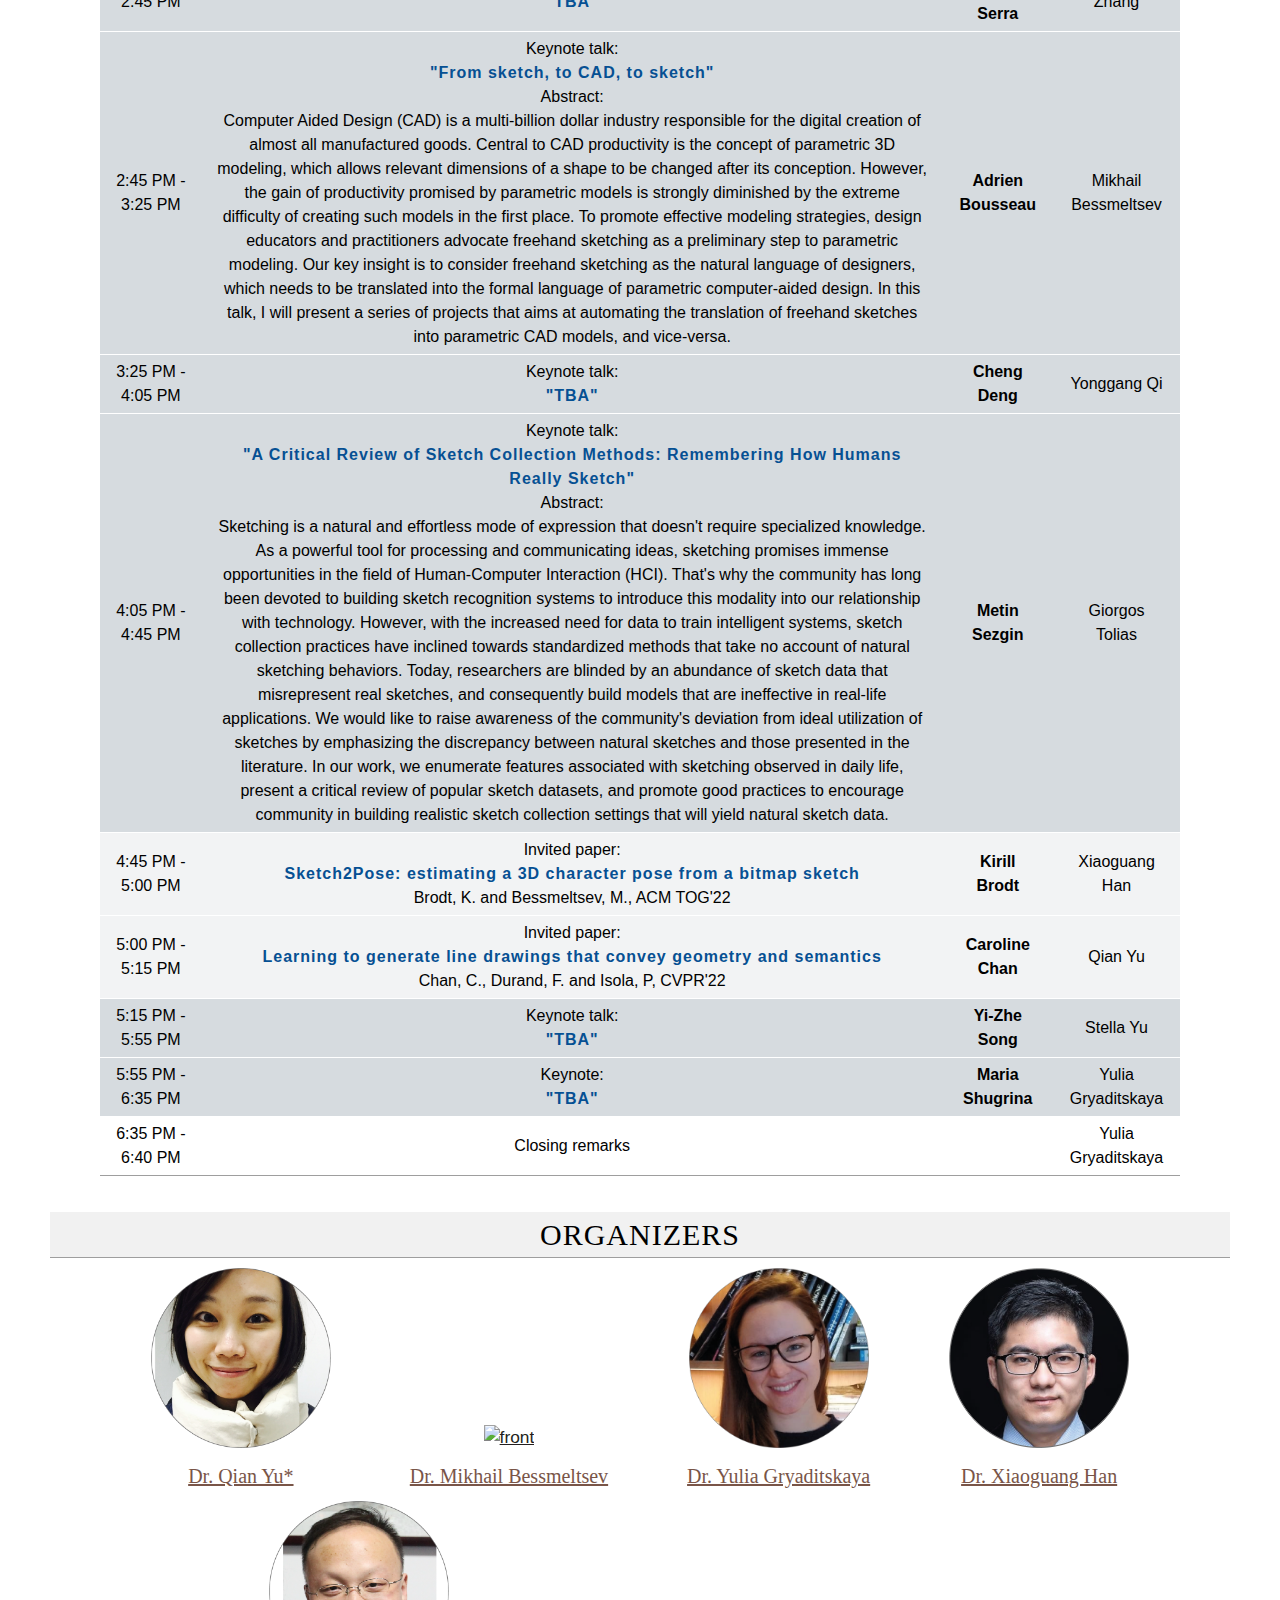
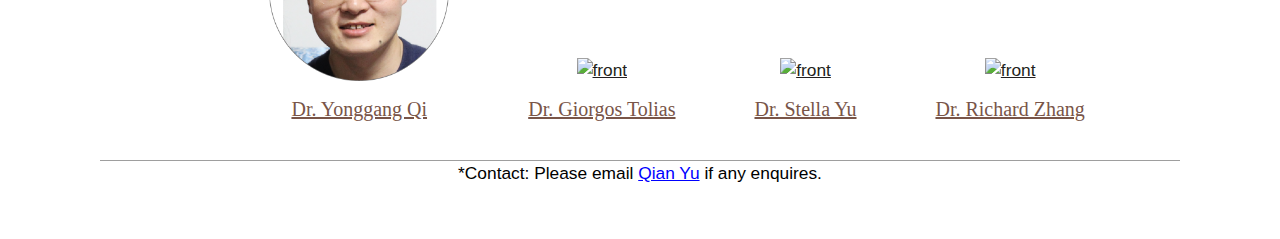
==== commit 1ea2938d: "update" ====
--- a/index.html
+++ b/index.html
@@ -242,24 +242,24 @@
 				<table class="w3-center w3-border-top  w3-border-grey w3-border-bottom  w3-border-grey" cellpadding="2" cellspacing="0" style=" margin-left: auto;
   margin-right: auto;">					
 					<tr class="w3-border-bottom  w3-border-grey">
-					<td ><b>Time (GMT+3)</b></td><td><b>Session</b></td></td>
+					<td ><b>Time Tel-Aviv (GMT+3)</b></td><td><b>Session</b></td></td>
 											<td><b>Speaker</b></td><td><b>Chair</b></td>
 					</tr>
 					<tr class="general w3-border-bottom  w3-border-white">
-						<td>1:40 PM - 1:45 PM</td>
+						<td>2:00 PM - 2:05 PM</td>
 						<td style="vertical-align: middle;">Welcome / Opening Remarks</td>											
 						<td></td>											
 						<td>Qian Yu</td>
 					</tr>
 					<tr class="keynote  w3-border-bottom  w3-border-white">
-						<td>1:45 PM - 2:25 PM</td>
+						<td>2:05 PM - 2:45 PM</td>
 						<td>Keynote talk:  <br> 
 						<span class="talk_ttl">	"TBA" </span></td>													
 						<td class="speaker">Edgar Simo-Serra</td>
 						<td>Richard Zhang</td>
 					</tr>
 					<tr class="keynote  w3-border-bottom  w3-border-white">
-						<td>2:25 PM - 3:05 PM  </td>
+						<td>2:45 PM - 3:25 PM  </td>
 						<td>
 							Keynote talk:<br> 
 							<span class="talk_ttl">	"From sketch, to CAD, to sketch" </span>
@@ -275,14 +275,14 @@
 						<td>Mikhail Bessmeltsev</td>
 					</tr>
 					<tr class="keynote  w3-border-bottom  w3-border-white">
-						<td>3:05 PM - 3:45 PM  </td>
+						<td>3:25 PM - 4:05 PM  </td>
 						<td>Keynote talk:<br> 
 						<span class="talk_ttl">	"TBA" </span></td>													
 						<td class="speaker">Cheng Deng</td>
 						<td>Yonggang Qi</td>
 					</tr>					
 						<tr class="keynote  w3-border-bottom  w3-border-white">
-						<td>3:45 PM - 4:25 PM  </td>
+						<td>4:05 PM - 4:45 PM  </td>
 						
 						<td>
 							Keynote talk:
@@ -301,7 +301,7 @@
 					</tr>
 			
 					<tr class="presentation  w3-border-bottom  w3-border-white">
-						<td> 4:25 PM - 4:40 PM  </td>
+						<td> 4:45 PM - 5:00 PM  </td>
 						<td> 	
 							Invited paper: <br> 	
 							<span class="talk_ttl"> 
@@ -314,7 +314,7 @@
 						<td>Xiaoguang Han</td>
 					</tr>
 					<tr class="presentation  w3-border-bottom  w3-border-white">
-						<td> 4:40 PM - 4:55 PM  </td>
+						<td> 5:00 PM - 5:15 PM  </td>
 						<td> 
 							Invited paper: 	<br> 
 							<span class="talk_ttl"> 
@@ -327,21 +327,21 @@
 						<td>Qian Yu</td>
 					</tr>
 					<tr class="keynote  w3-border-bottom  w3-border-white">
-						<td>4:55 PM - 5:35 PM  </td>
+						<td>5:15 PM - 5:55 PM  </td>
 						<td>Keynote talk:<br> 
 						<span class="talk_ttl">	"TBA" </span></td>													
 						<td class="speaker">Yi-Zhe Song</td>
 						<td>Stella Yu</td>
 					</tr>
 					<tr class="keynote  w3-border-bottom  w3-border-white">
-						<td>2:35 PM - 6:15 PM  </td>
+						<td>5:55 PM - 6:35 PM  </td>
 						<td>Keynote:  <br> 
 						<span class="talk_ttl">	"TBA" </span></td>													
 						<td class="speaker">Maria Shugrina</td>
 						<td>Yulia Gryaditskaya</td>
 					</tr>
 					<tr class="general ">
-						<td>6:15 PM - 6:20 PM</td>
+						<td>6:35 PM - 6:40 PM</td>
 						<td> Closing remarks</td>
 						<td></td>
 						<td>Yulia Gryaditskaya</td>
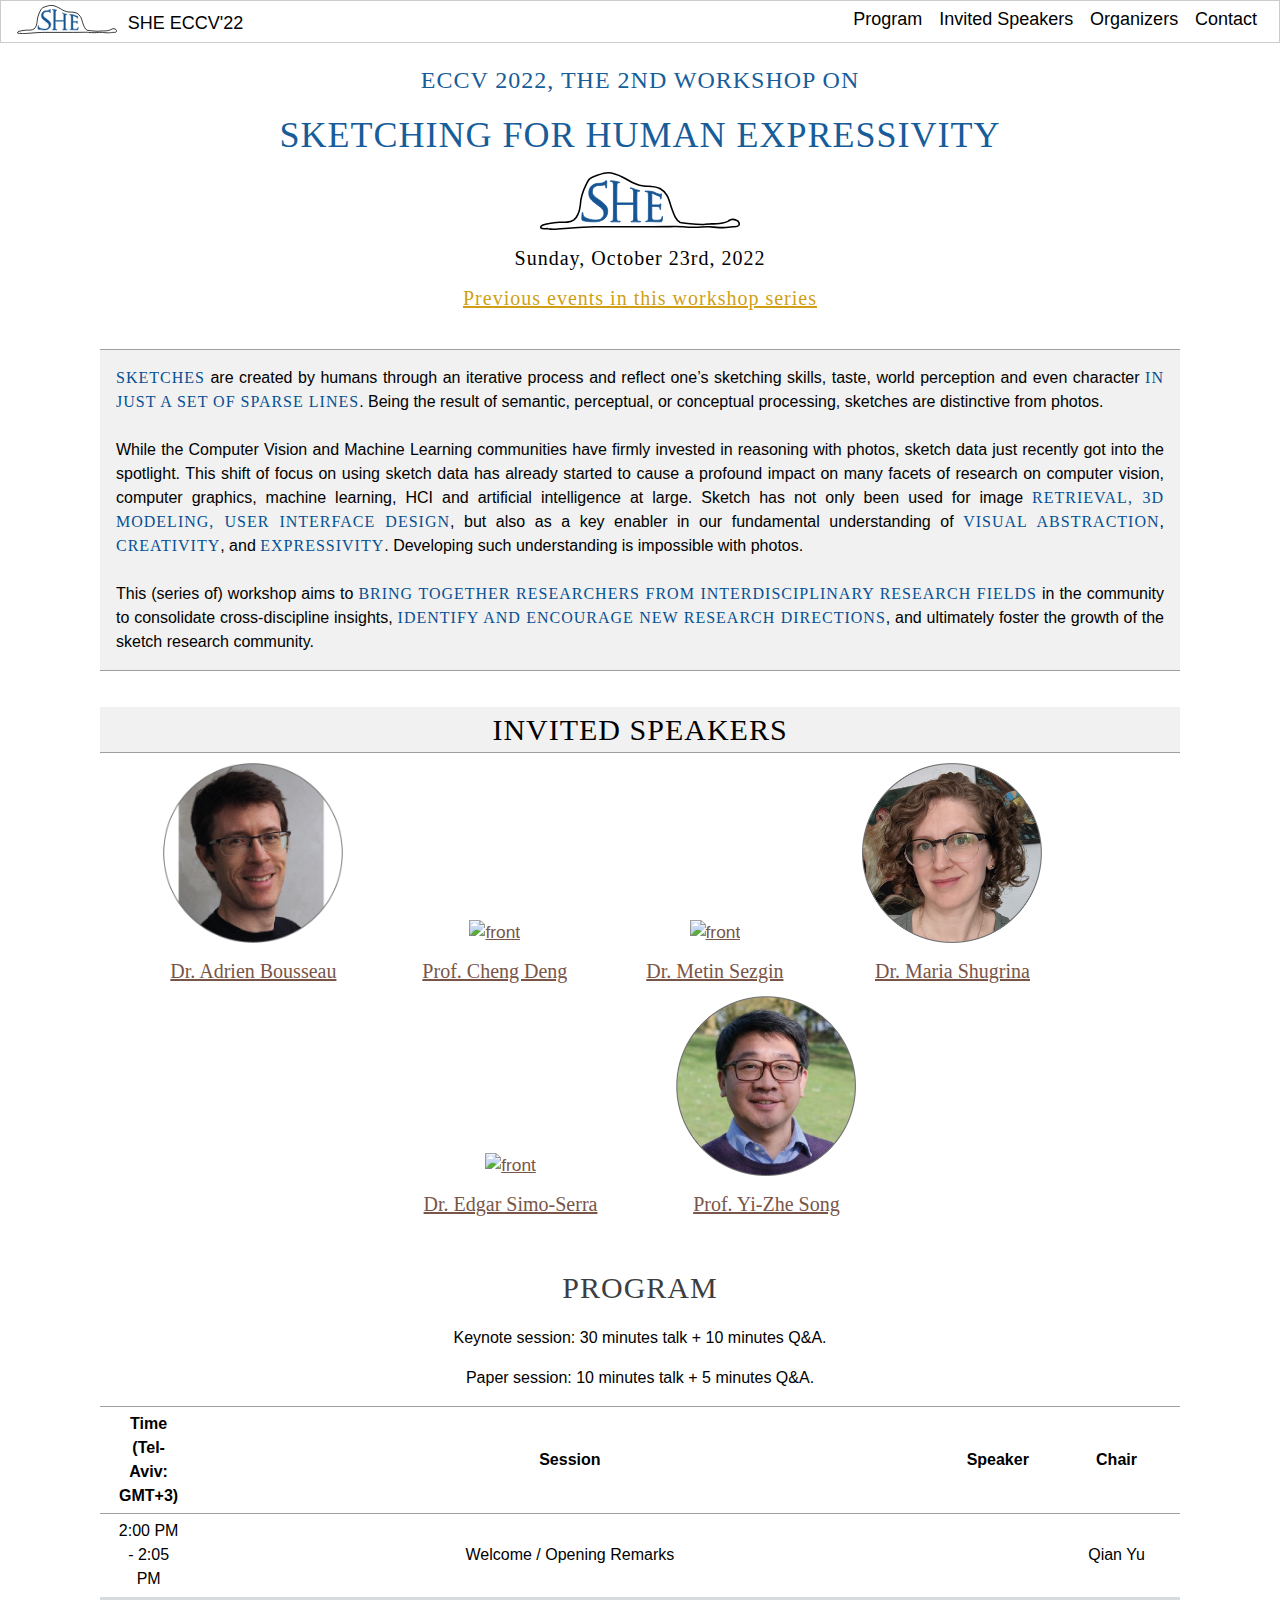
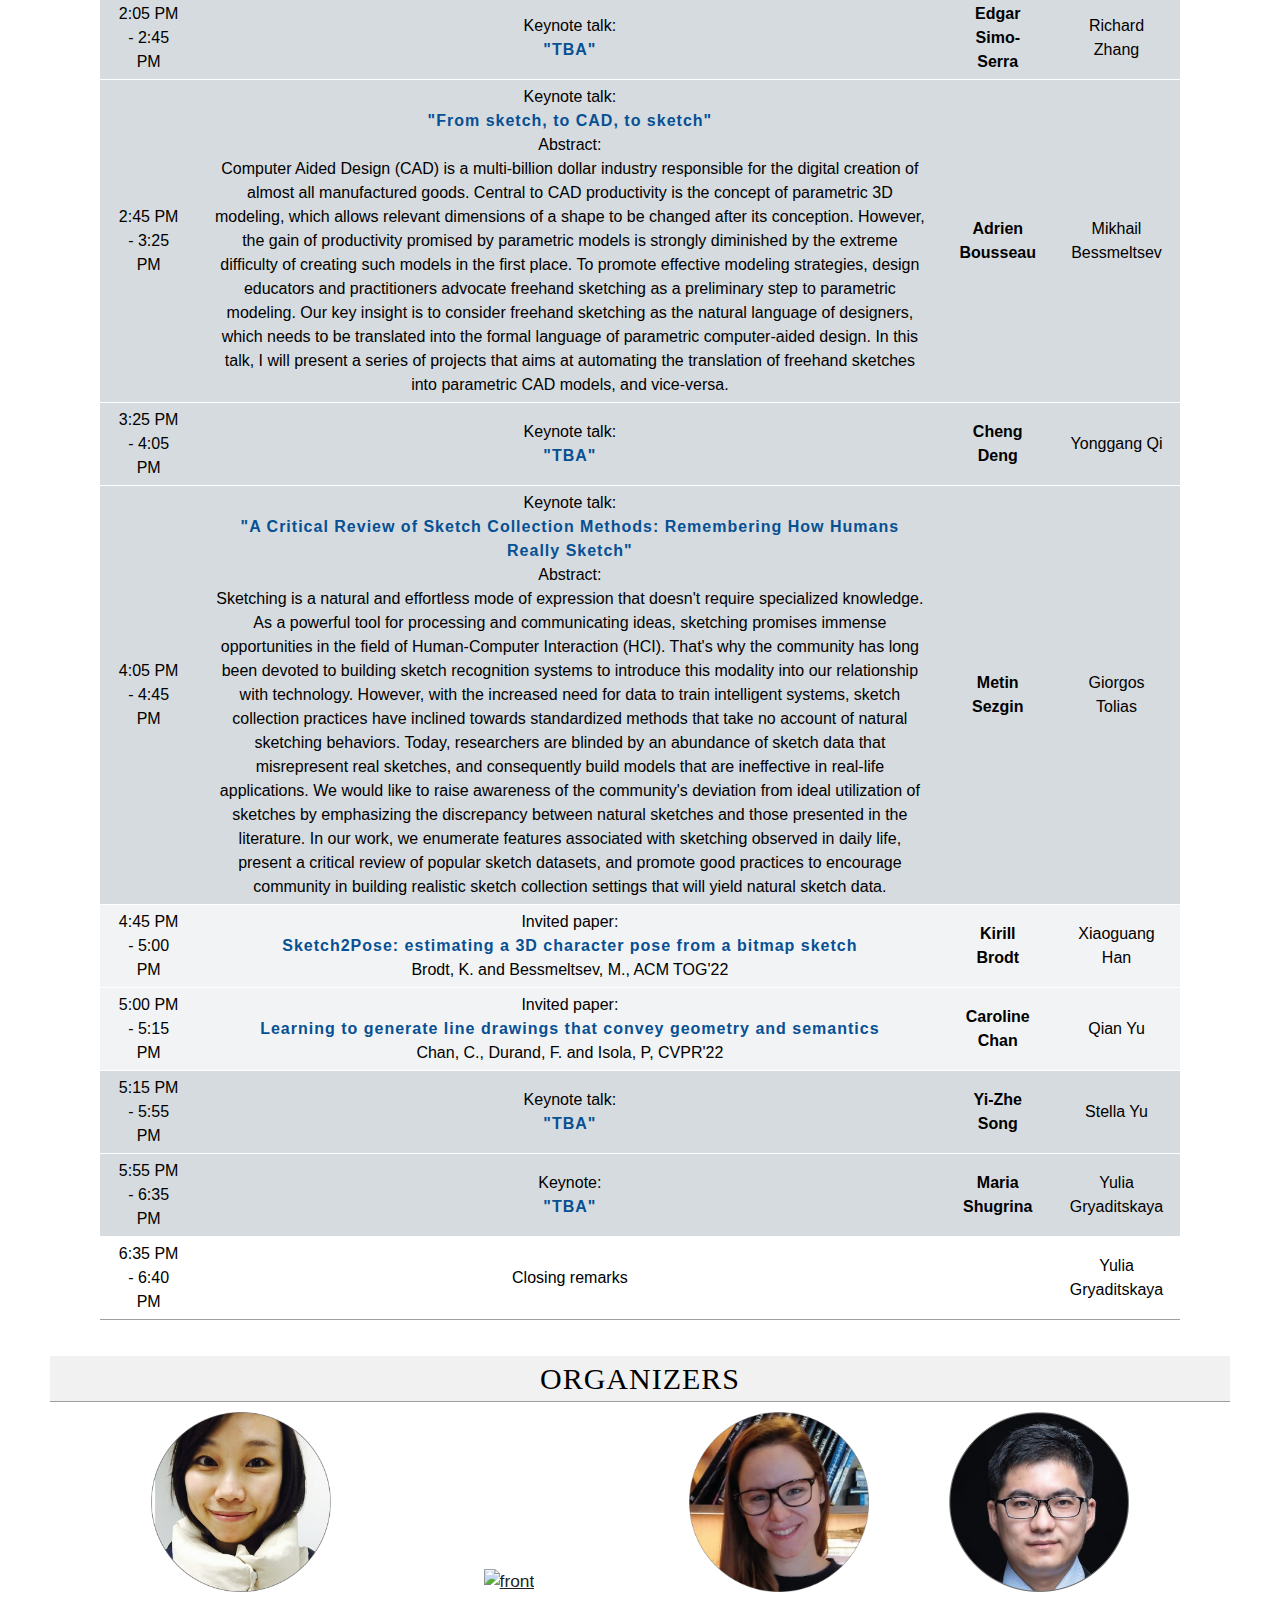
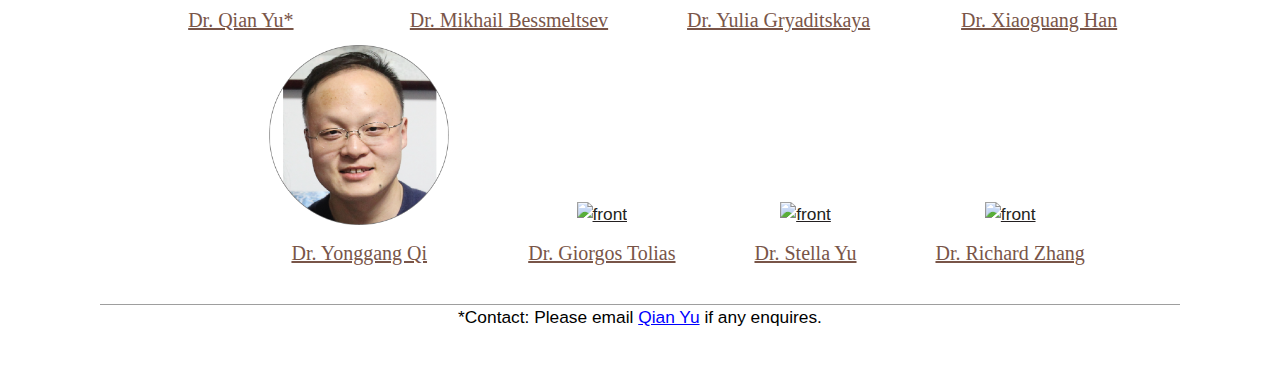
==== commit 848e8e6c: "update" ====
--- a/index.html
+++ b/index.html
@@ -242,7 +242,7 @@
 				<table class="w3-center w3-border-top  w3-border-grey w3-border-bottom  w3-border-grey" cellpadding="2" cellspacing="0" style=" margin-left: auto;
   margin-right: auto;">					
 					<tr class="w3-border-bottom  w3-border-grey">
-					<td ><b>Time Tel-Aviv (GMT+3)</b></td><td><b>Session</b></td></td>
+					<td ><b>Time (Tel-Aviv: GMT+3)</b></td><td><b>Session</b></td></td>
 											<td><b>Speaker</b></td><td><b>Chair</b></td>
 					</tr>
 					<tr class="general w3-border-bottom  w3-border-white">
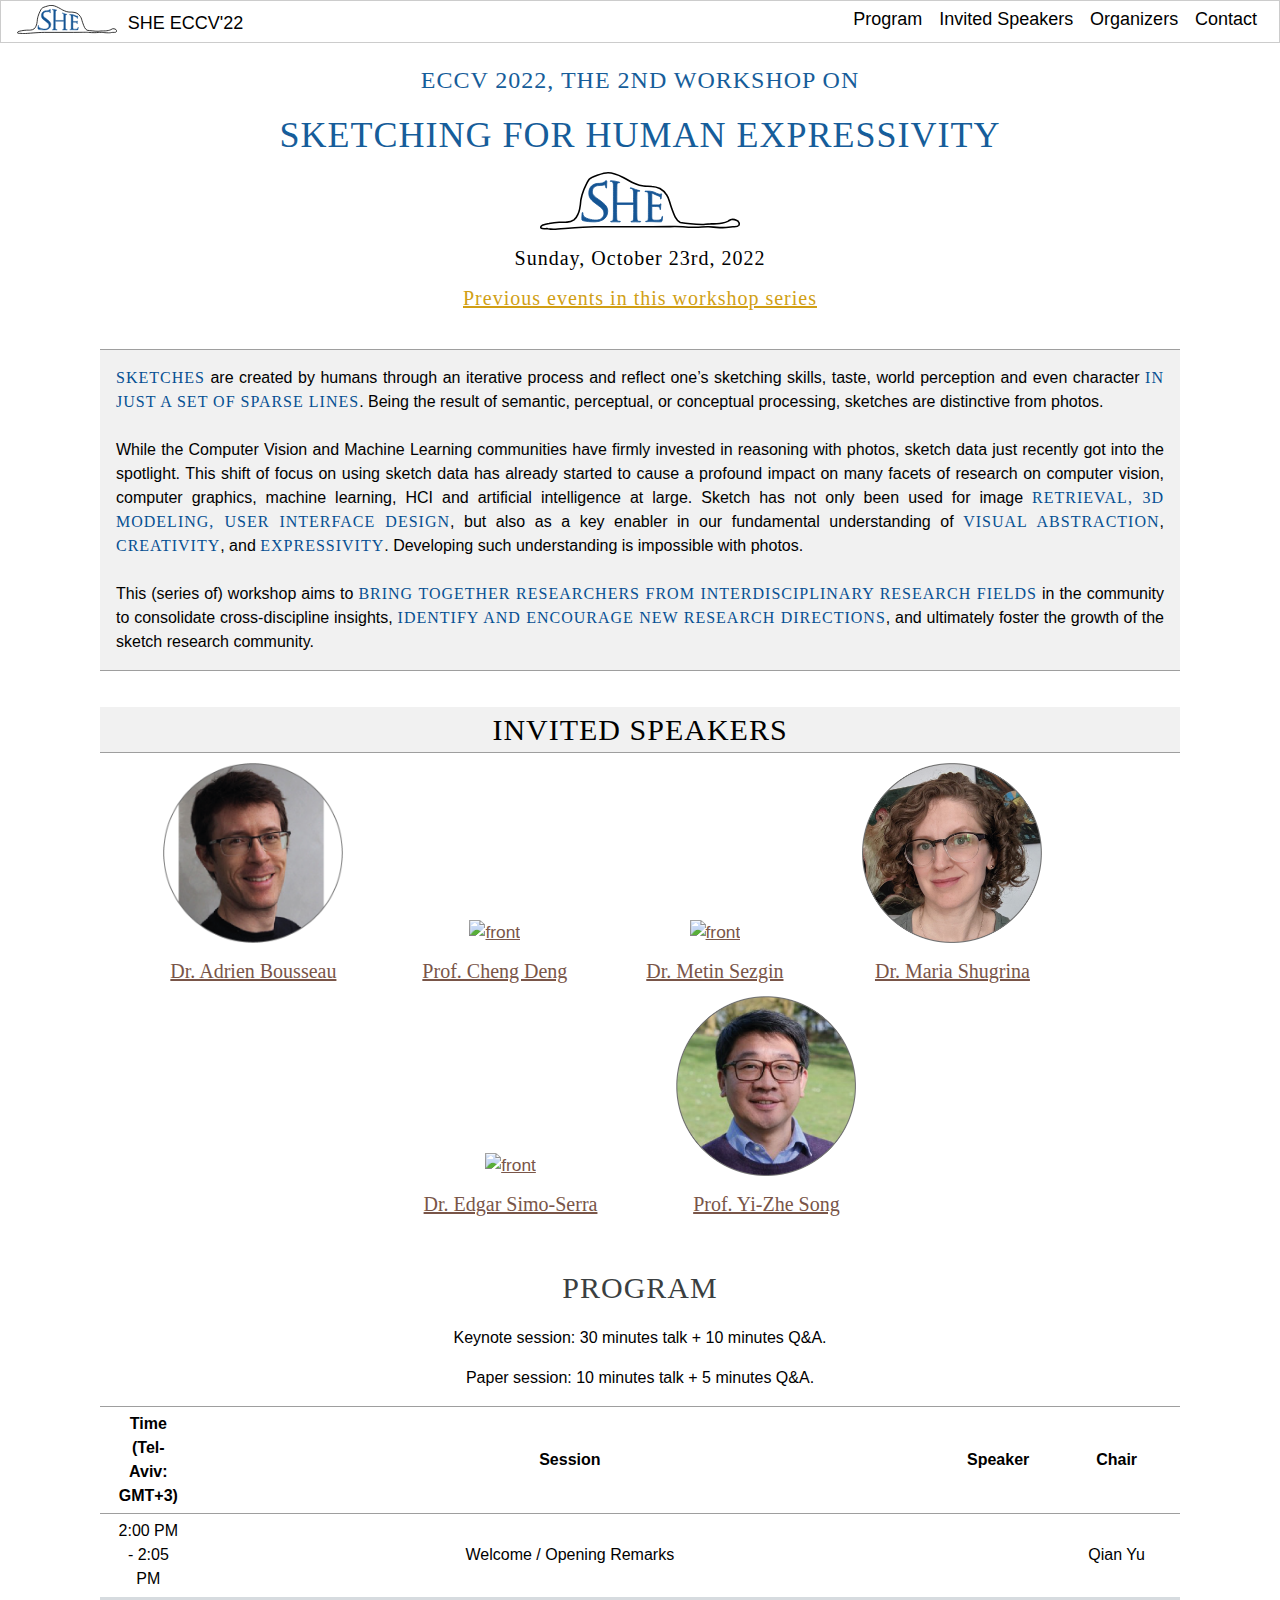
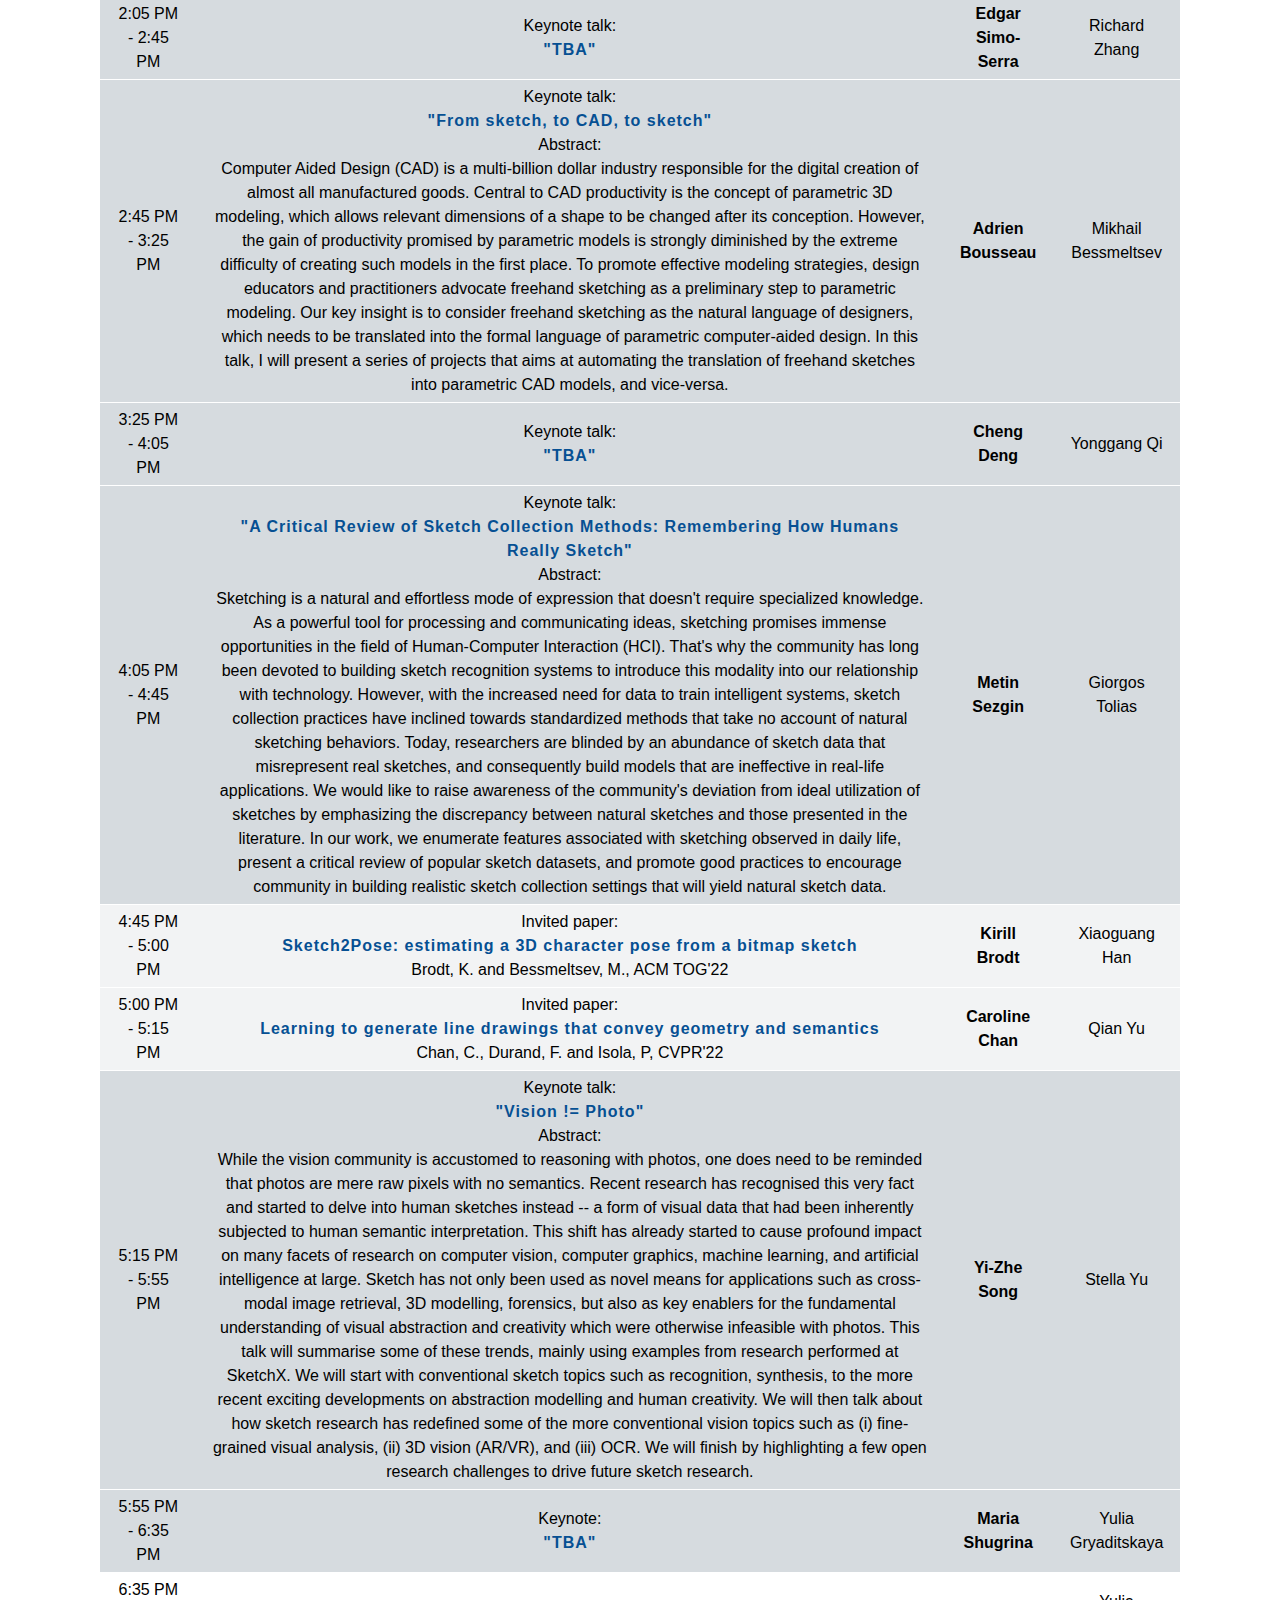
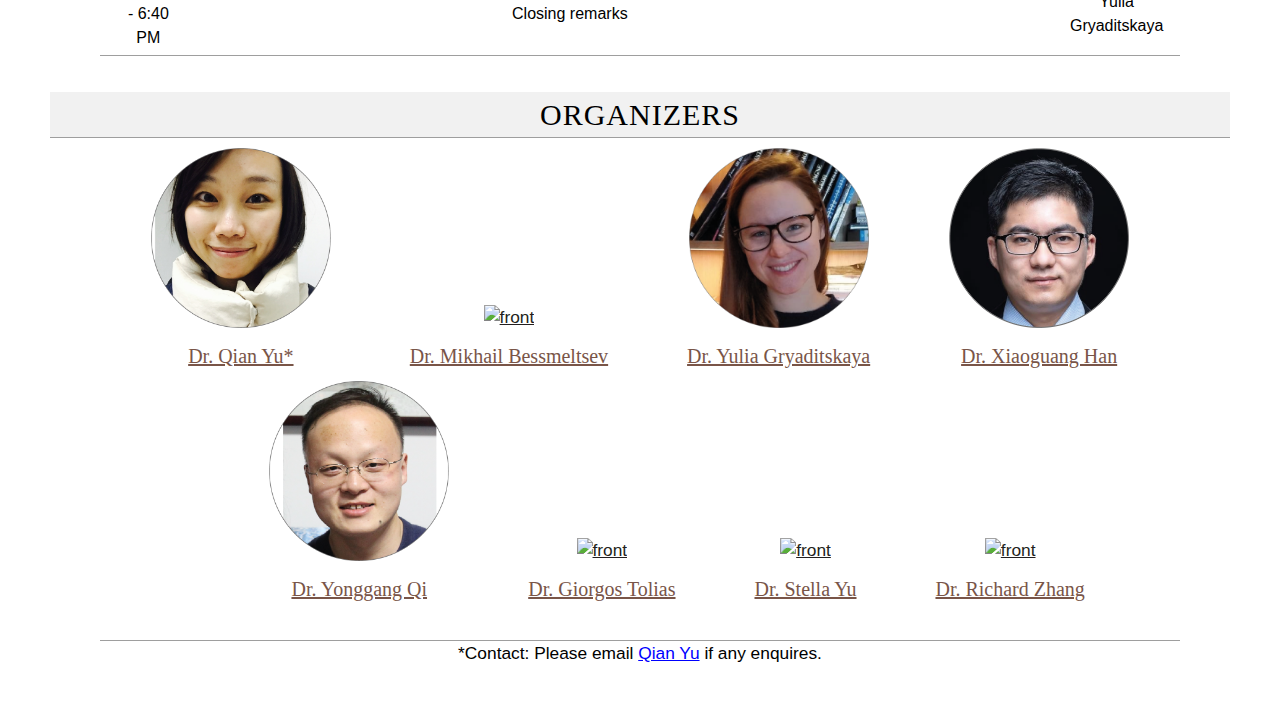
==== commit 2c546b52: "update" ====
--- a/index.html
+++ b/index.html
@@ -328,8 +328,35 @@
 					</tr>
 					<tr class="keynote  w3-border-bottom  w3-border-white">
 						<td>5:15 PM - 5:55 PM  </td>
-						<td>Keynote talk:<br> 
-						<span class="talk_ttl">	"TBA" </span></td>													
+						<td>
+							Keynote talk:<br> 
+							<span class="talk_ttl">	"Vision != Photo" </span>
+							<br> 
+							Abstract:
+							<br> 
+							<div class="abstract"> 
+								While the vision community is accustomed to reasoning with photos, one
+								does need to be reminded that photos are mere raw pixels with no
+								semantics. Recent research has recognised this very fact and started
+								to delve into human sketches instead -- a form of visual data that had
+								been inherently subjected to human semantic interpretation. This shift
+								has already started to cause profound impact on many facets of
+								research on computer vision, computer graphics, machine learning, and
+								artificial intelligence at large. Sketch has not only been used as
+								novel means for applications such as cross-modal image retrieval, 3D
+								modelling, forensics, but also as key enablers for the fundamental
+								understanding of visual abstraction and creativity which were
+								otherwise infeasible with photos. This talk will summarise some of
+								these trends, mainly using examples from research performed at
+								SketchX. We will start with conventional sketch topics such as
+								recognition, synthesis, to the more recent exciting developments on
+								abstraction modelling and human creativity. We will then talk about
+								how sketch research has redefined some of the more conventional vision
+								topics such as (i) fine-grained visual analysis, (ii) 3D vision
+								(AR/VR), and (iii) OCR. We will finish by highlighting a few open
+								research challenges to drive future sketch research.
+							</div>
+						</td>
 						<td class="speaker">Yi-Zhe Song</td>
 						<td>Stella Yu</td>
 					</tr>
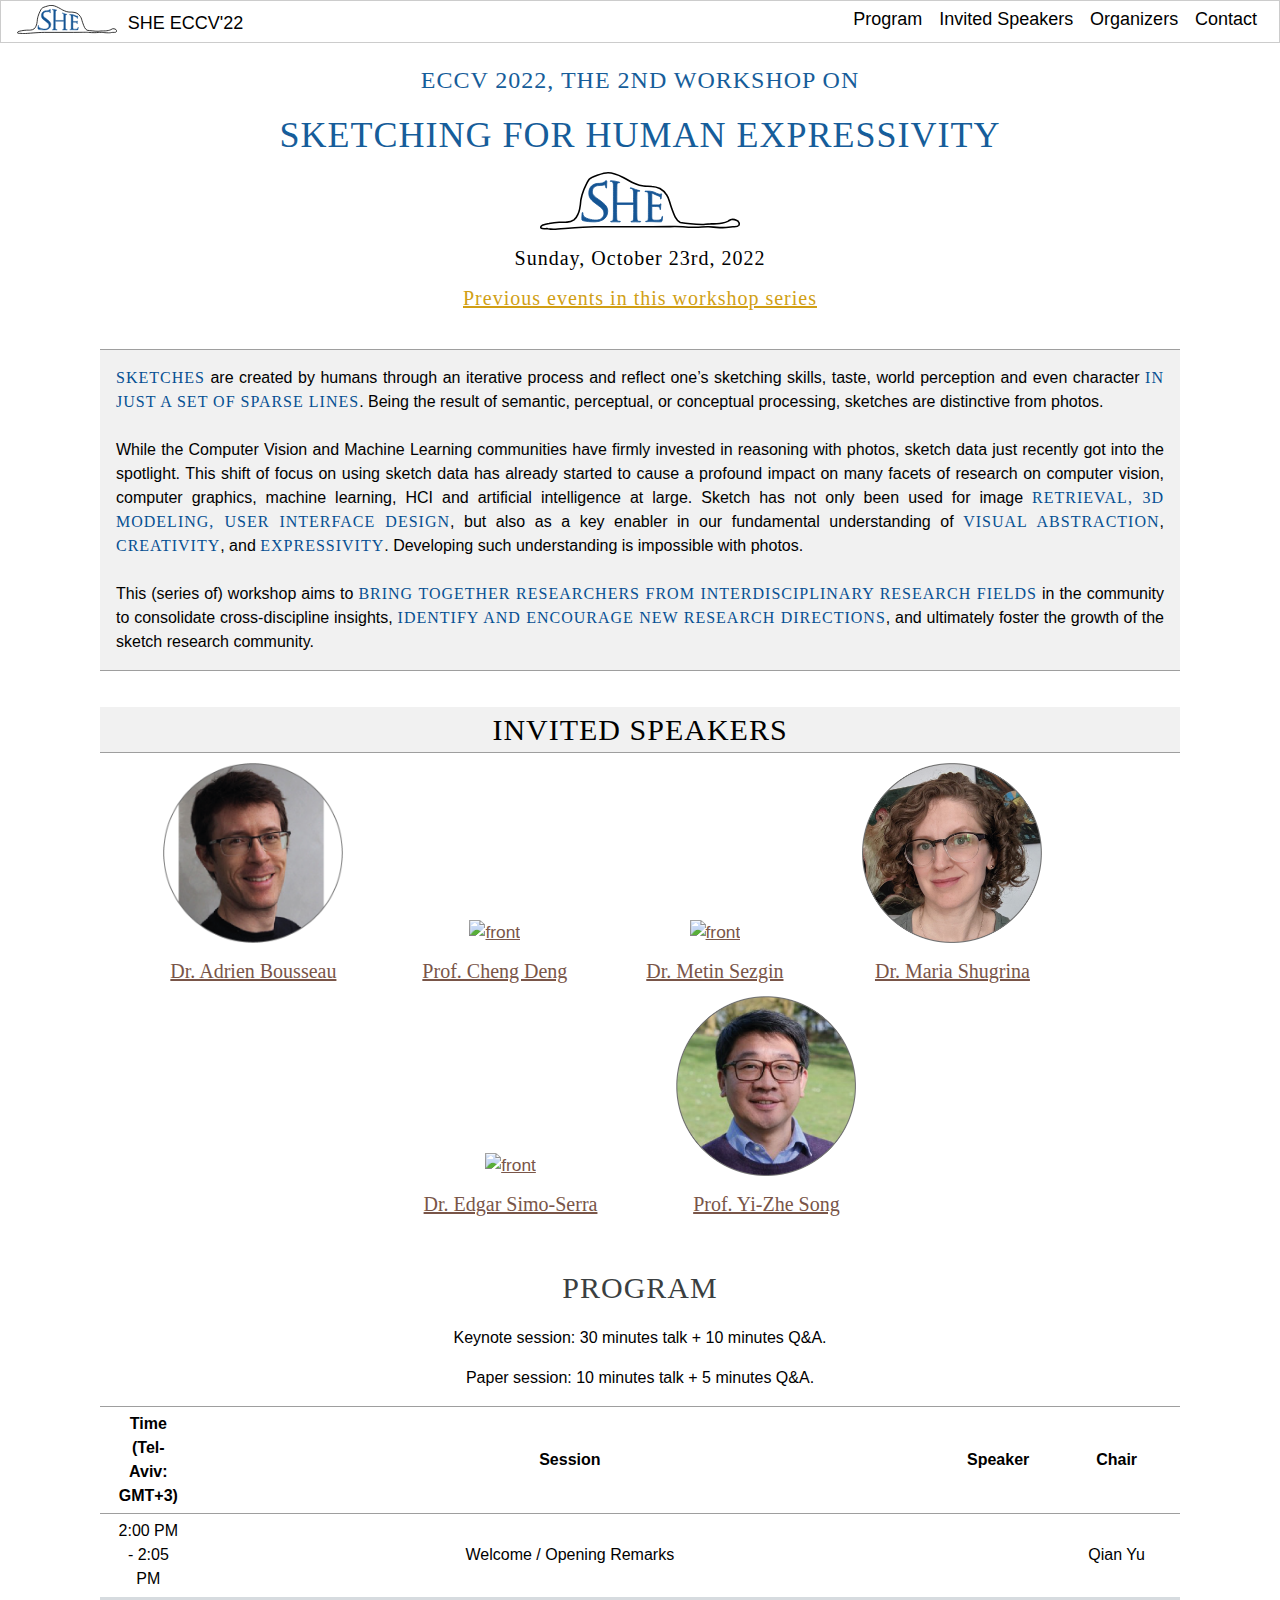
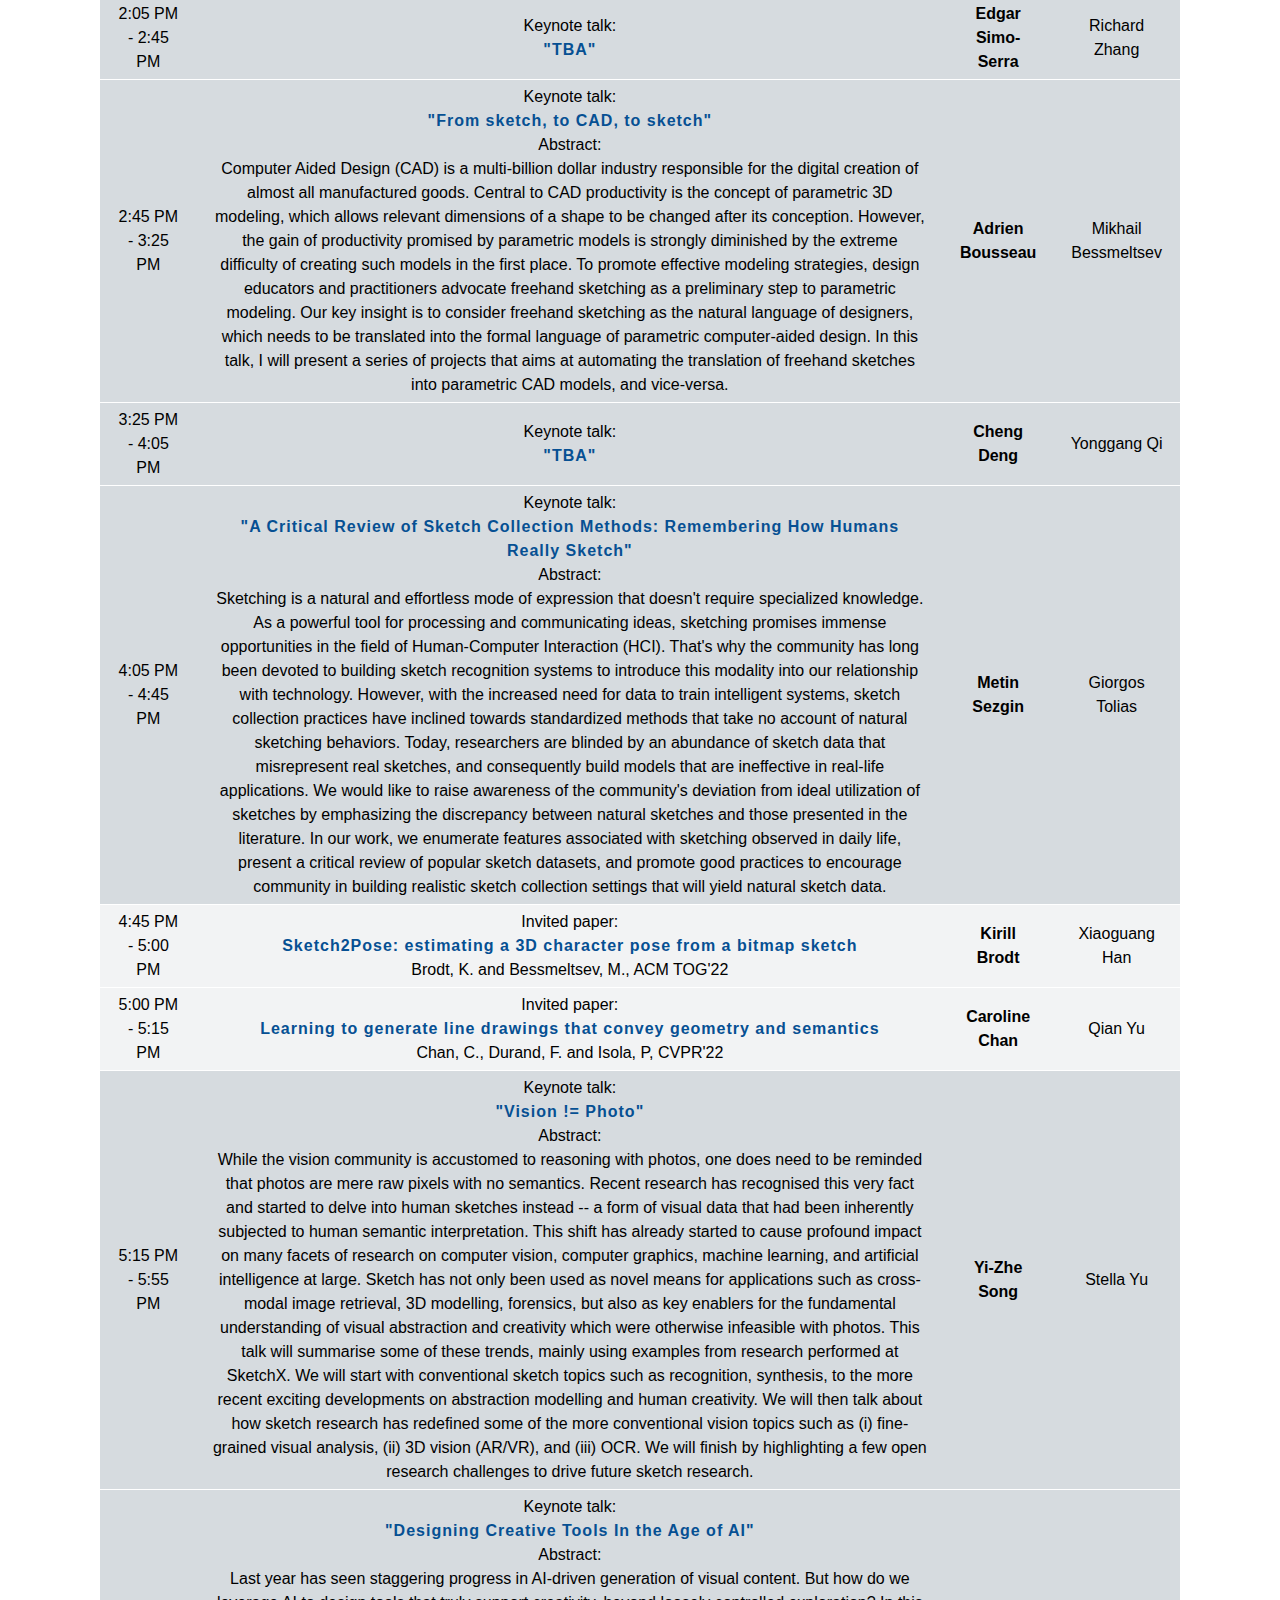
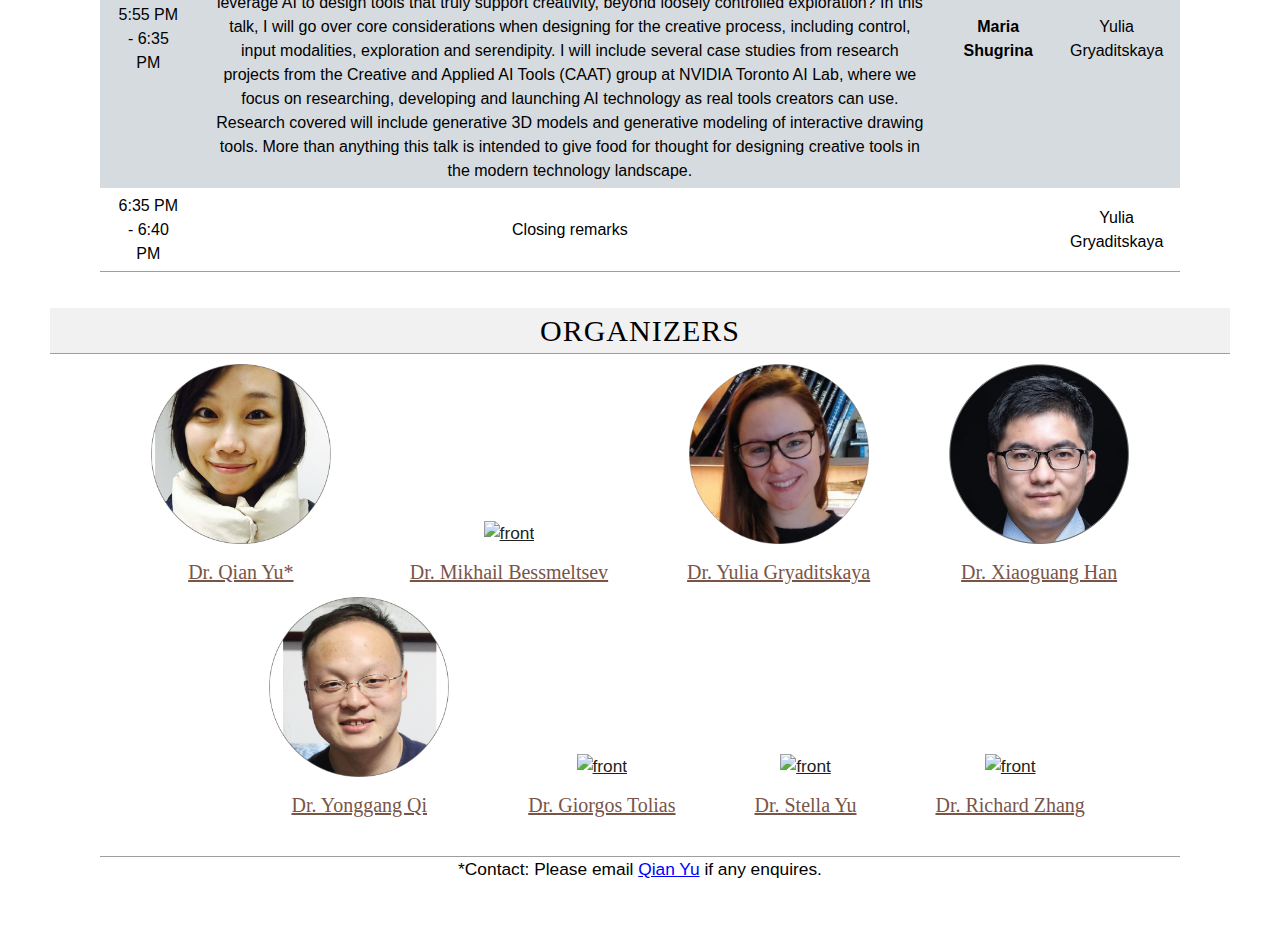
==== commit 36d2248d: "Update info" ====
--- a/index.html
+++ b/index.html
@@ -362,8 +362,16 @@
 					</tr>
 					<tr class="keynote  w3-border-bottom  w3-border-white">
 						<td>5:55 PM - 6:35 PM  </td>
-						<td>Keynote:  <br> 
-						<span class="talk_ttl">	"TBA" </span></td>													
+						<td>
+							Keynote talk:  <br> 
+							<span class="talk_ttl">	"Designing Creative Tools In the Age of AI" </span>
+							<br> 
+							Abstract:
+							<br> 
+							<div class="abstract"> 
+							Last year has seen staggering progress in AI-driven generation of visual content. But how do we leverage AI to design tools that truly support creativity, beyond loosely controlled exploration? In this talk, I will go over core considerations when designing for the creative process, including control, input modalities, exploration and serendipity. I will include several case studies from research projects from the Creative and Applied AI Tools (CAAT) group at NVIDIA Toronto AI Lab, where we focus on researching, developing and launching AI technology as real tools creators can use. Research covered will include generative 3D models and generative modeling of interactive drawing tools. More than anything this talk is intended to give food for thought for designing creative tools in the modern technology landscape. 
+							</div>
+						</td>	
 						<td class="speaker">Maria Shugrina</td>
 						<td>Yulia Gryaditskaya</td>
 					</tr>
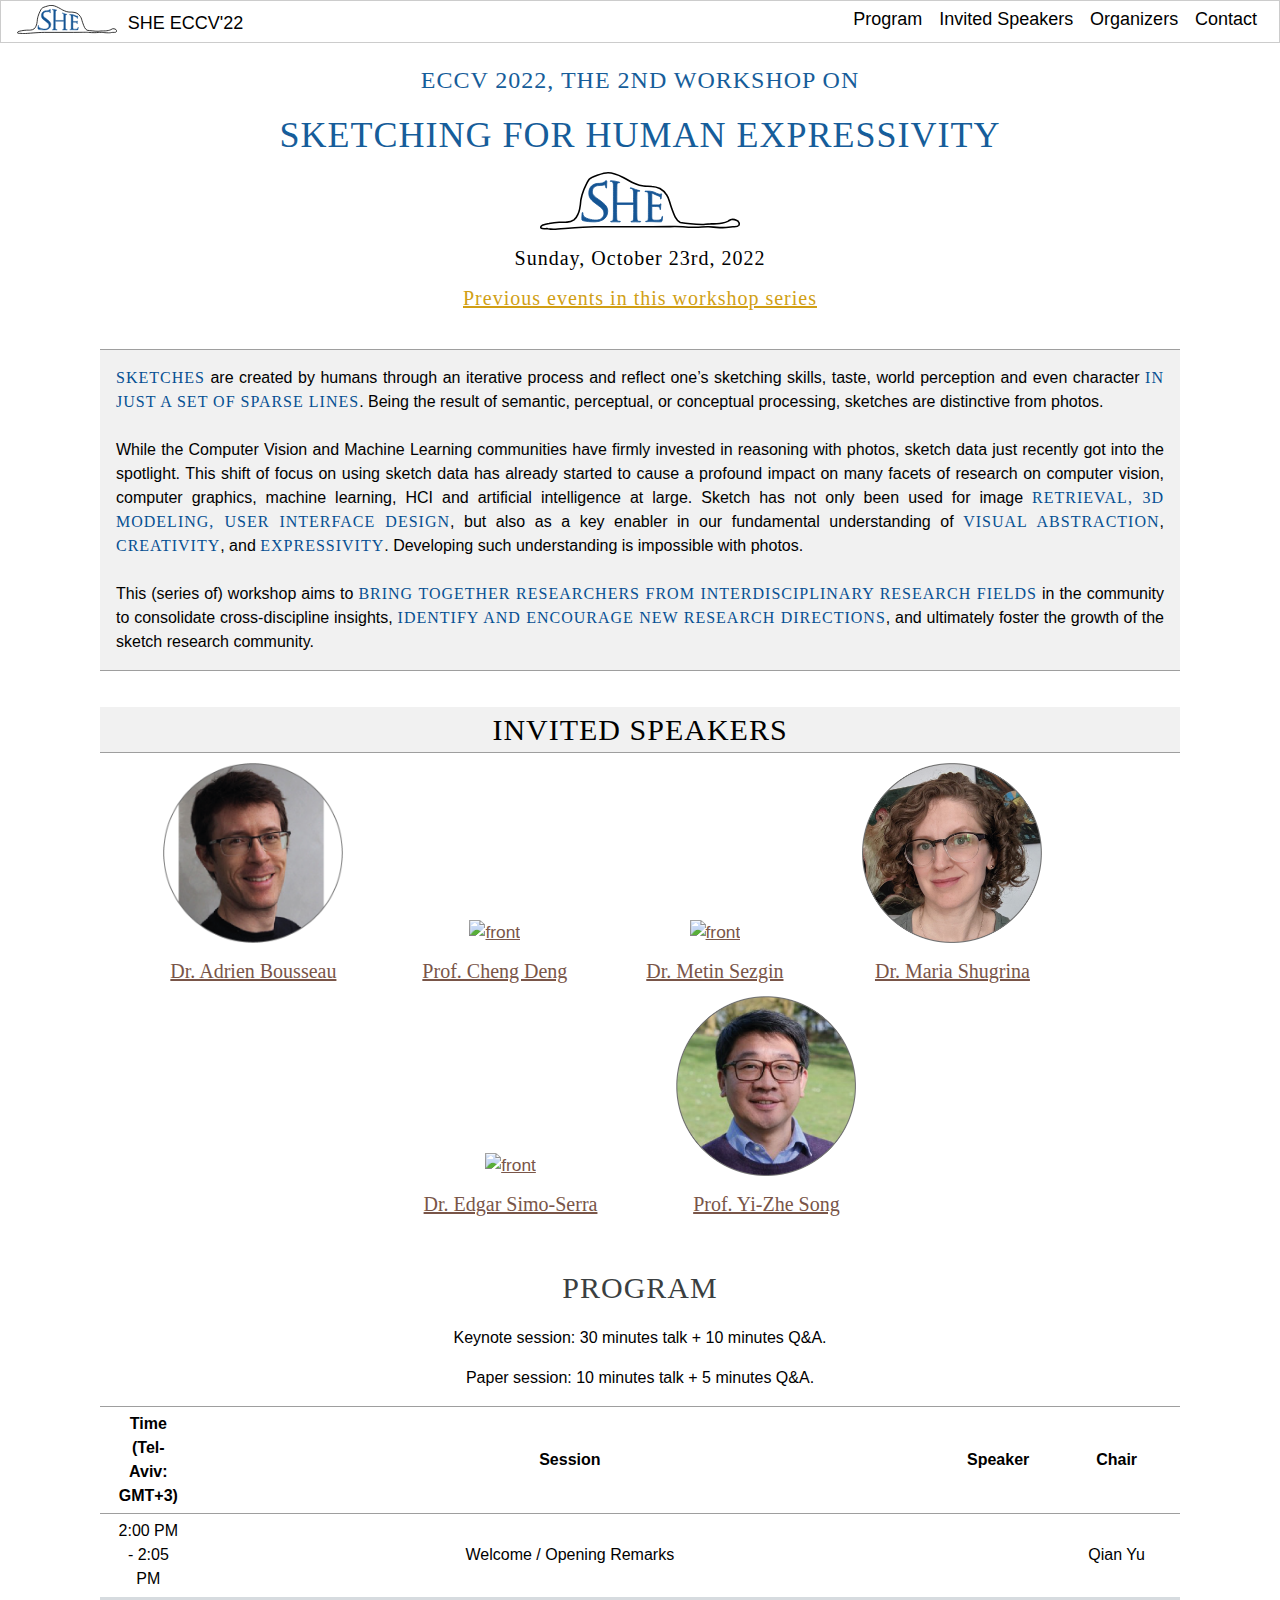
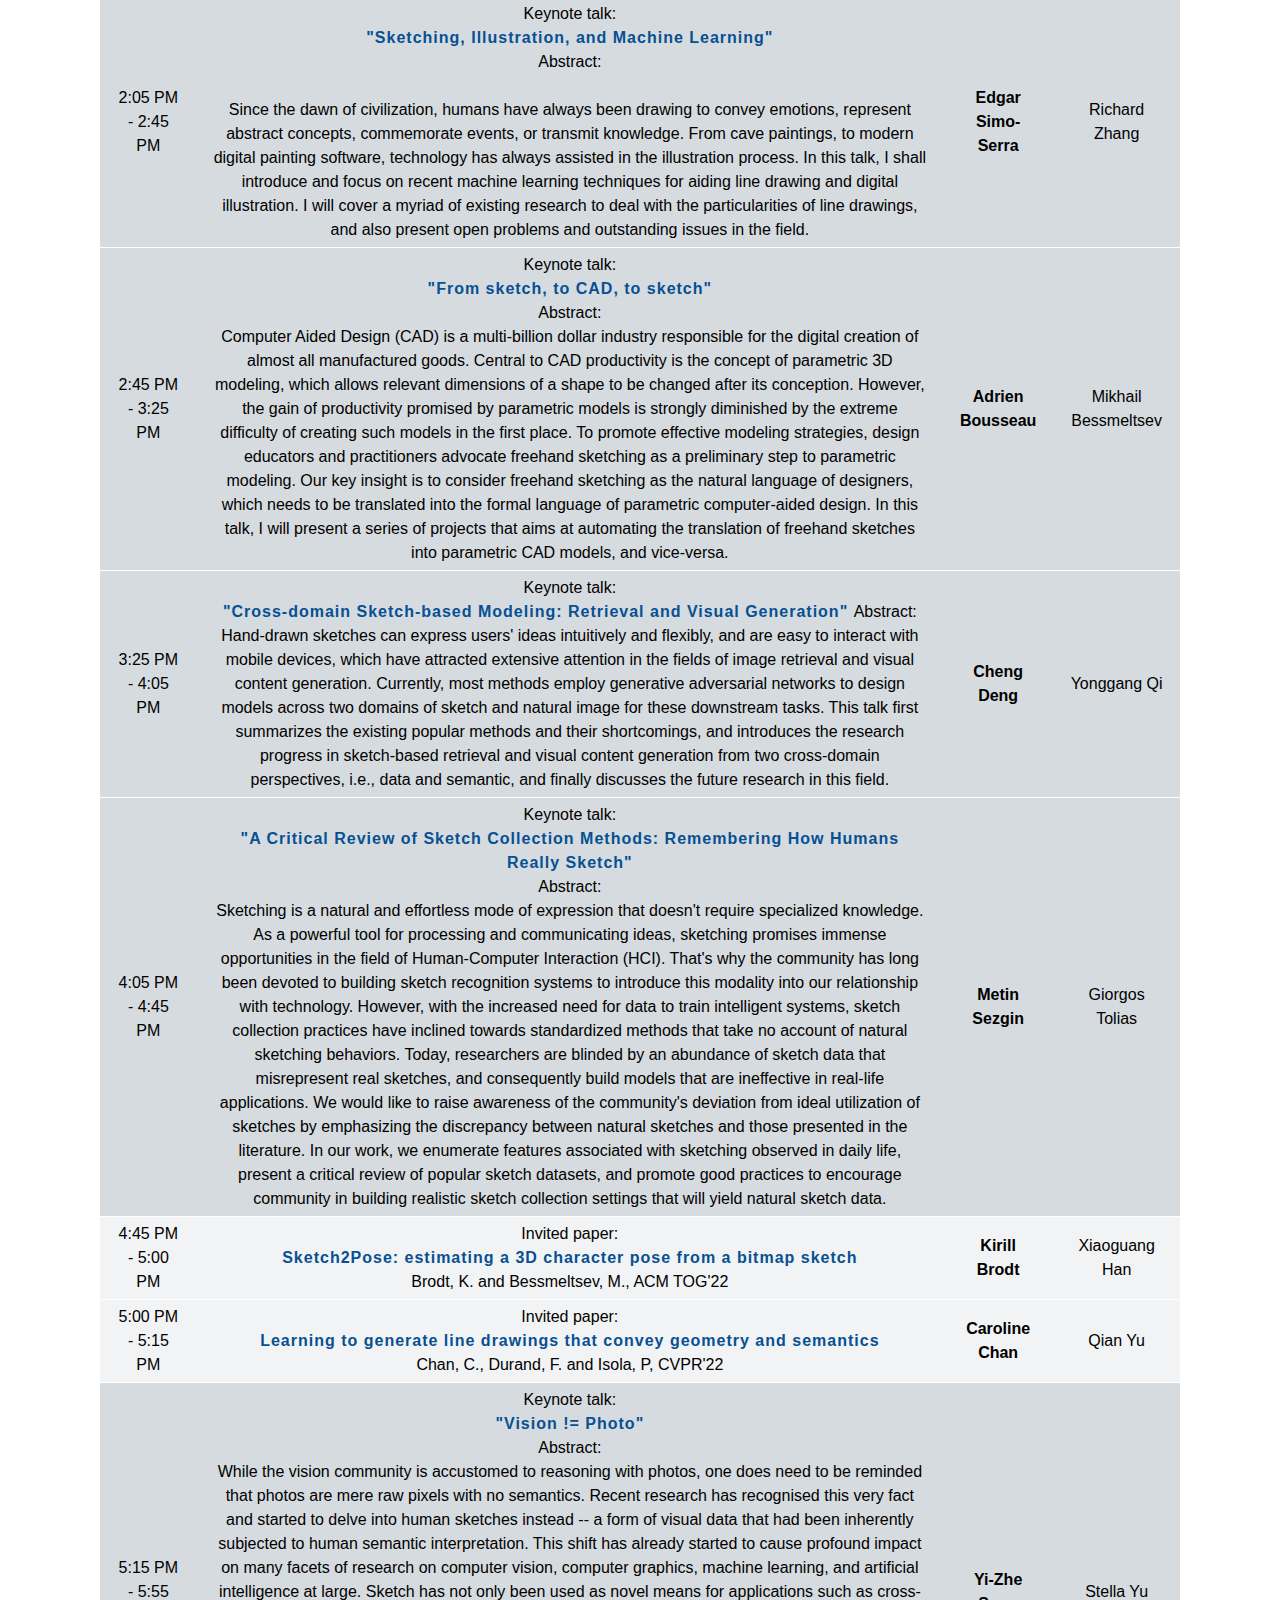
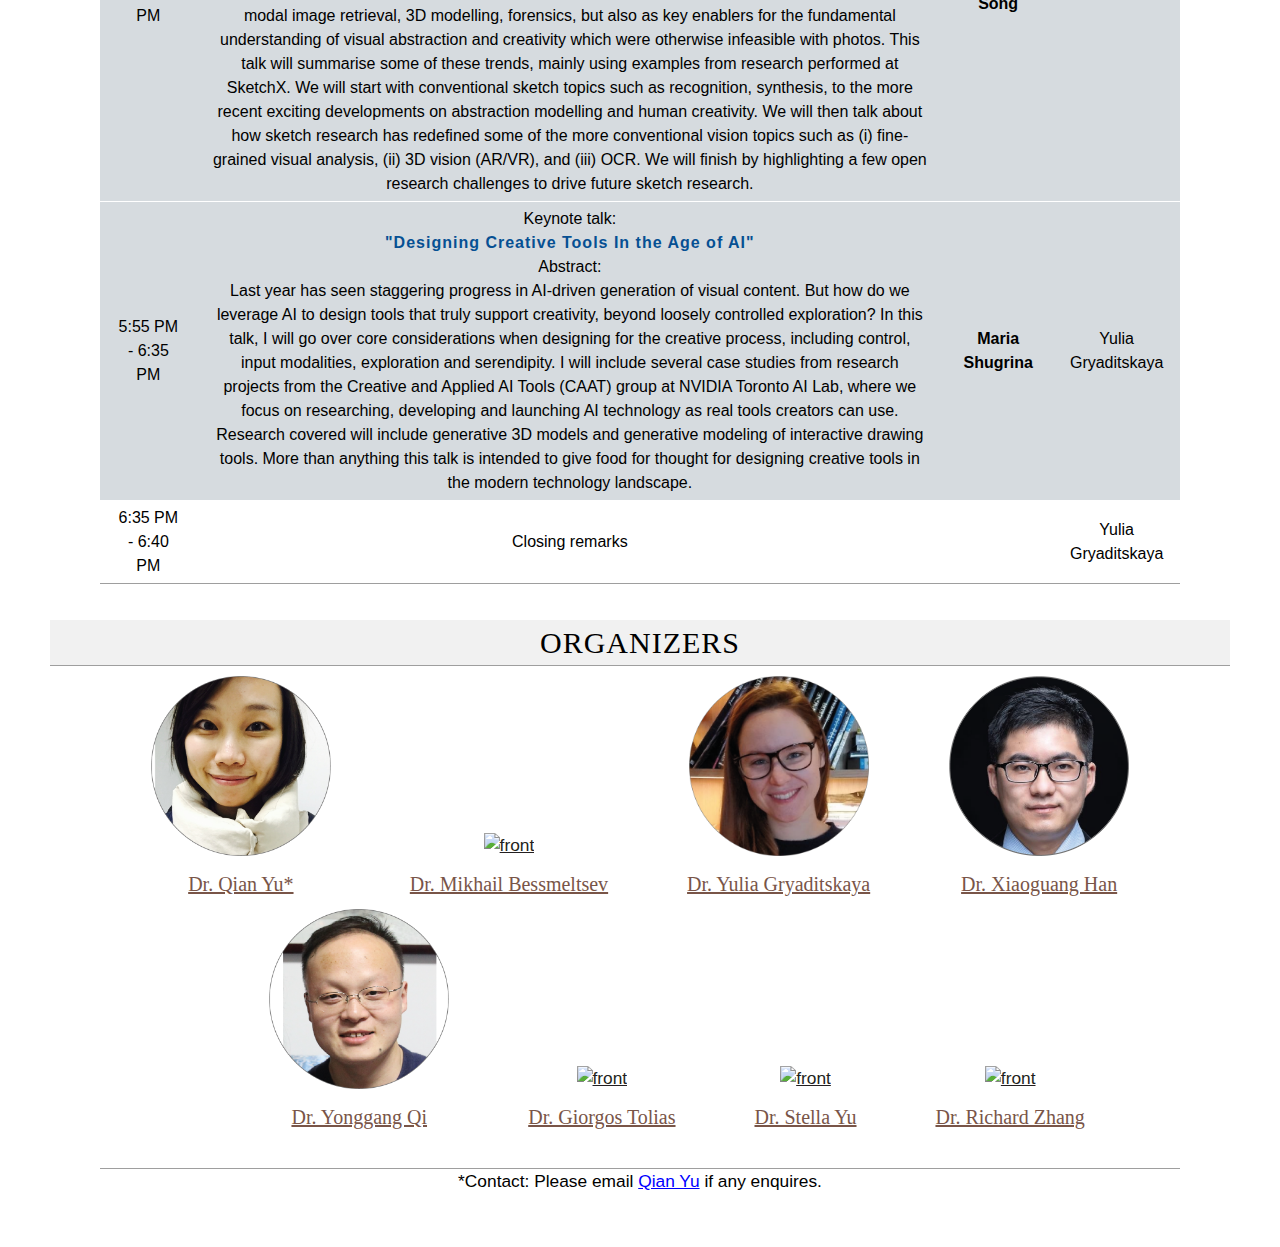
==== commit 705f782f: "program update" ====
--- a/index.html
+++ b/index.html
@@ -253,8 +253,16 @@
 					</tr>
 					<tr class="keynote  w3-border-bottom  w3-border-white">
 						<td>2:05 PM - 2:45 PM</td>
-						<td>Keynote talk:  <br> 
-						<span class="talk_ttl">	"TBA" </span></td>													
+							<td>Keynote talk:  <br> 
+							<span class="talk_ttl">	"Sketching, Illustration, and Machine Learning" </span>
+							<br> 
+							Abstract:
+							<br> 						
+							<br> 
+							<div class="abstract"> 
+							Since the dawn of civilization, humans have always been drawing to convey emotions, represent abstract concepts, commemorate events, or transmit knowledge. From cave paintings, to modern digital painting software, technology has always assisted in the illustration process. In this talk, I shall introduce and focus on recent machine learning techniques for aiding line drawing and digital illustration. I will cover a myriad of existing research to deal with the particularities of line drawings, and also present open problems and outstanding issues in the field.
+							</div>
+						</td>	
 						<td class="speaker">Edgar Simo-Serra</td>
 						<td>Richard Zhang</td>
 					</tr>
@@ -277,7 +285,13 @@
 					<tr class="keynote  w3-border-bottom  w3-border-white">
 						<td>3:25 PM - 4:05 PM  </td>
 						<td>Keynote talk:<br> 
-						<span class="talk_ttl">	"TBA" </span></td>													
+							<span class="talk_ttl">	"Cross-domain Sketch-based Modeling: Retrieval and Visual Generation" </span>
+							Abstract:
+							<br> 
+							<div class="abstract"> 
+							Hand-drawn sketches can express users' ideas intuitively and flexibly, and are easy to interact with mobile devices, which have attracted extensive attention in the fields of image retrieval and visual content generation. Currently, most methods employ generative adversarial networks to design models across two domains of sketch and natural image for these downstream tasks. This talk first summarizes the existing popular methods and their shortcomings, and introduces the research progress in sketch-based retrieval and visual content generation from two cross-domain perspectives, i.e., data and semantic, and finally discusses the future research in this field.
+							</div>
+						</td>													
 						<td class="speaker">Cheng Deng</td>
 						<td>Yonggang Qi</td>
 					</tr>					
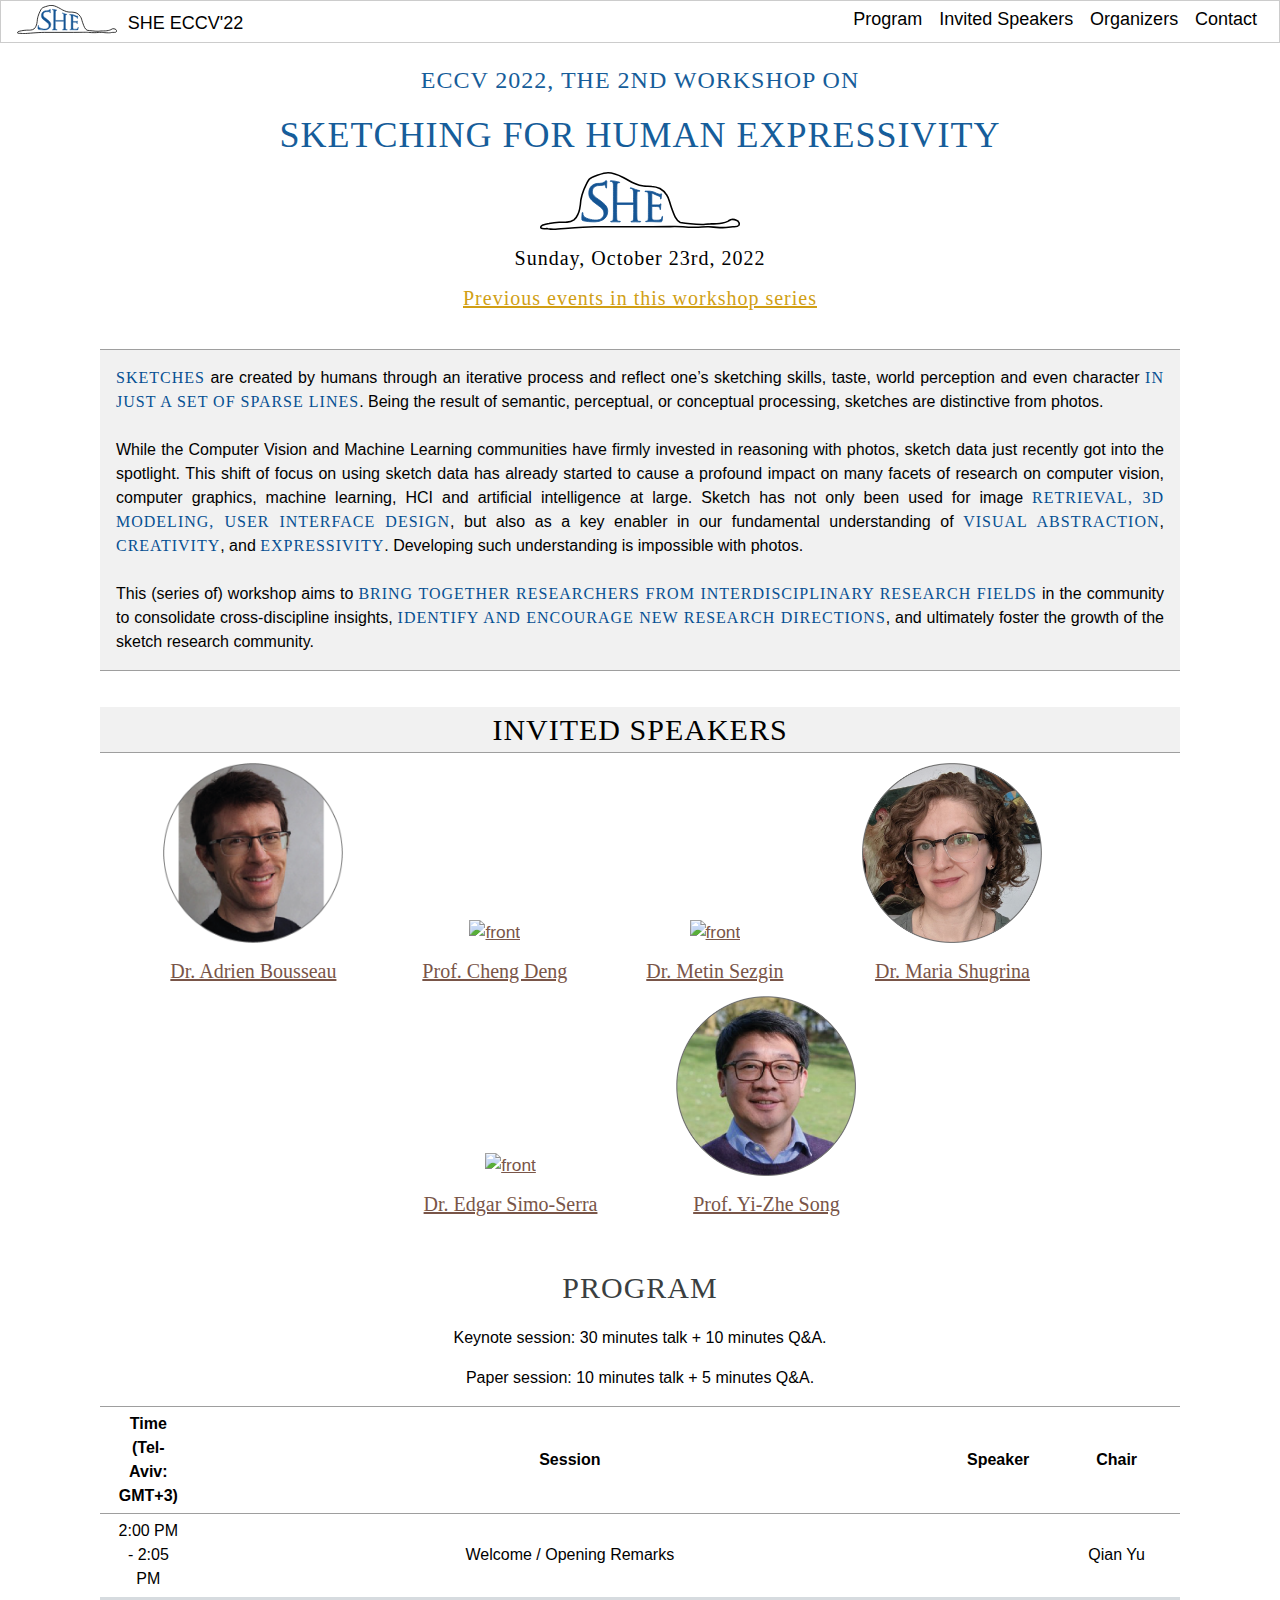
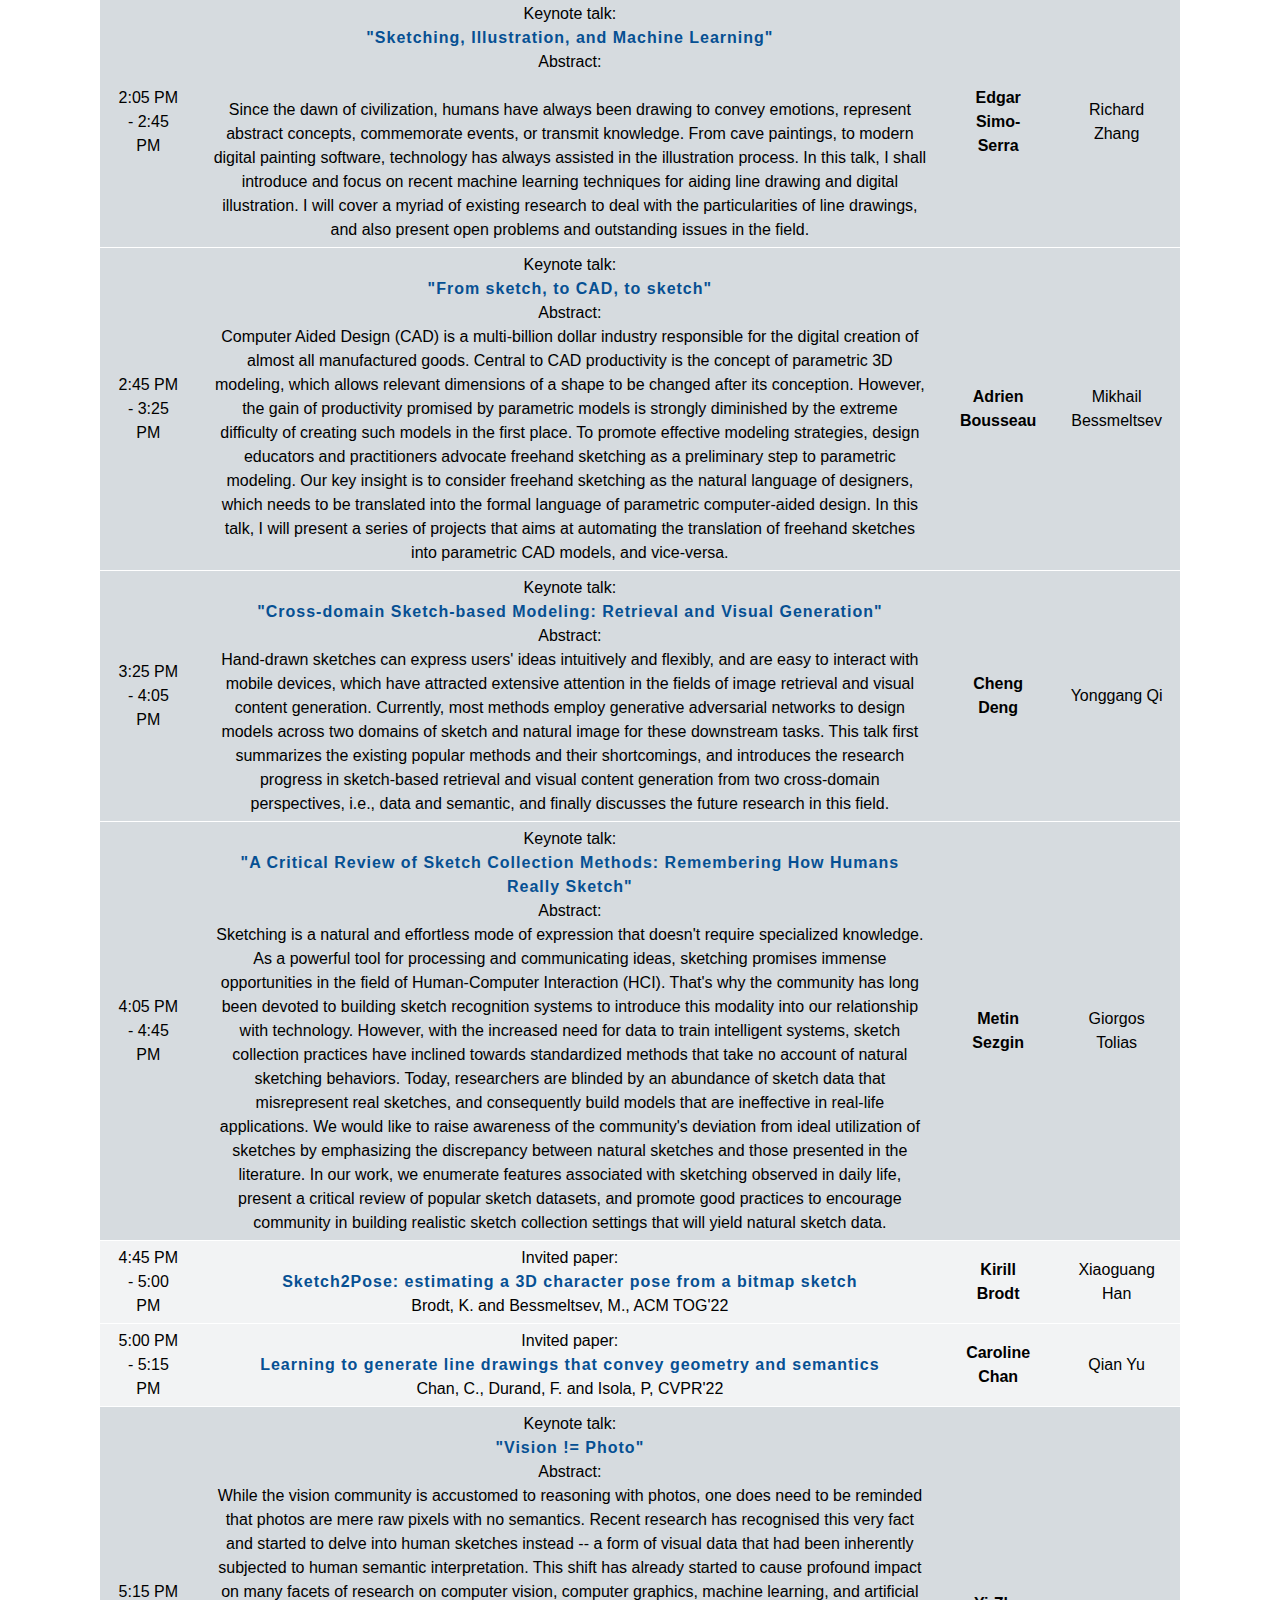
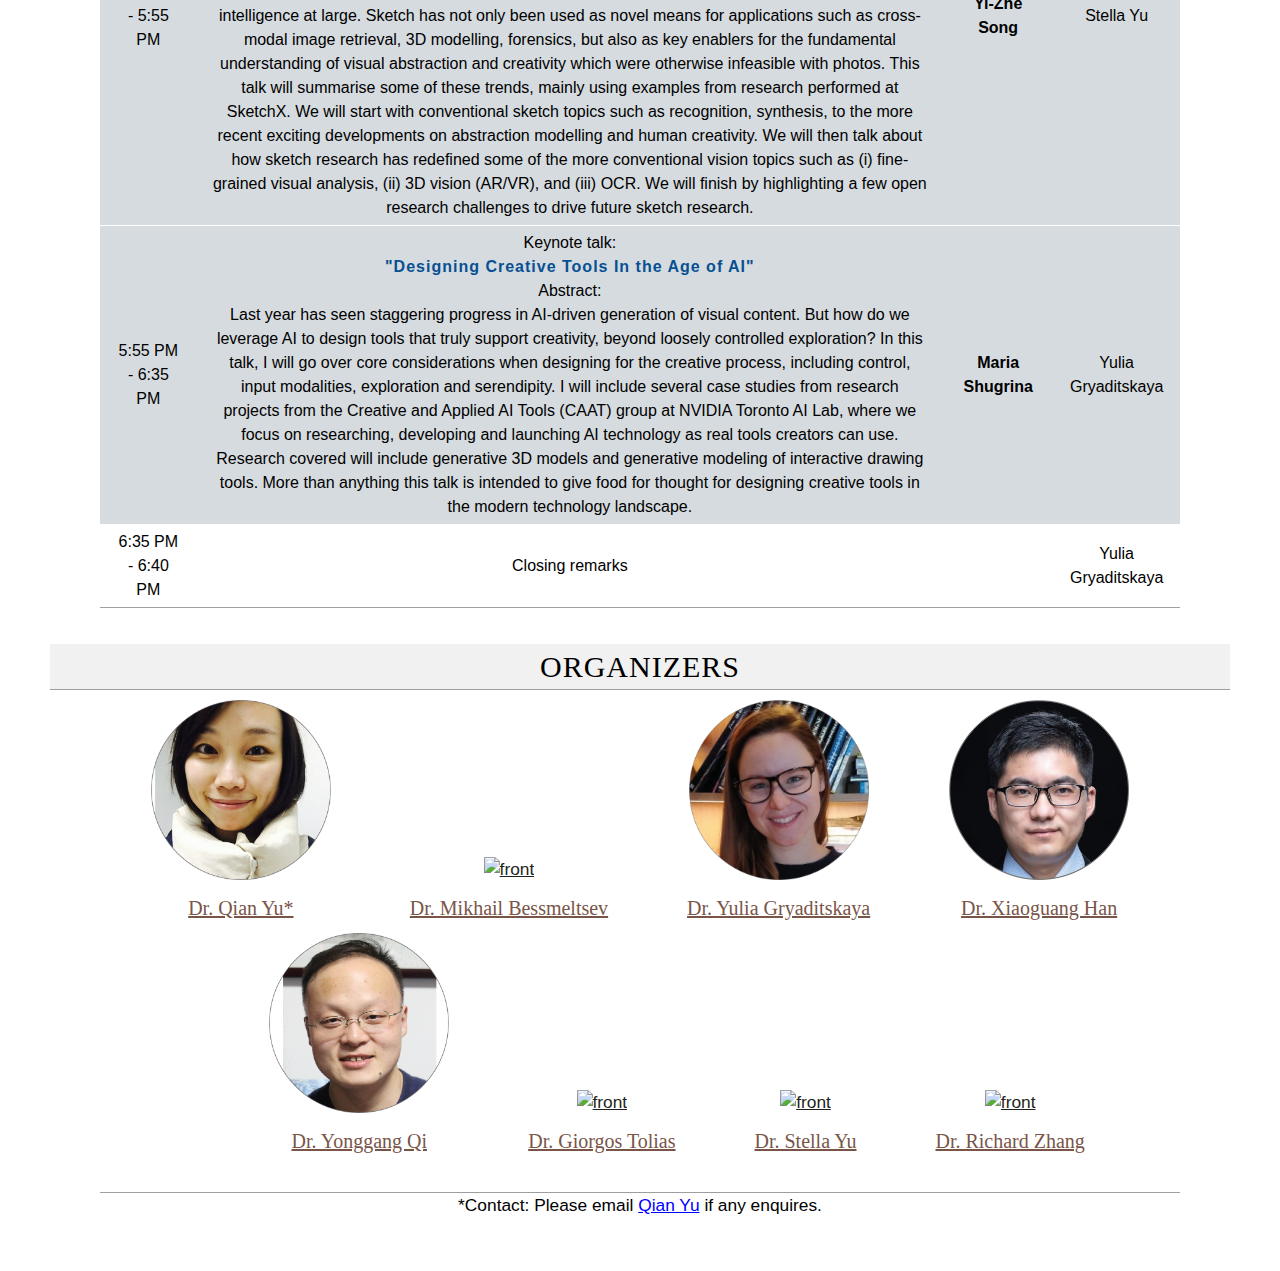
==== commit 1e51fb8d: "program update" ====
--- a/index.html
+++ b/index.html
@@ -286,6 +286,7 @@
 						<td>3:25 PM - 4:05 PM  </td>
 						<td>Keynote talk:<br> 
 							<span class="talk_ttl">	"Cross-domain Sketch-based Modeling: Retrieval and Visual Generation" </span>
+							<br> 
 							Abstract:
 							<br> 
 							<div class="abstract"> 
